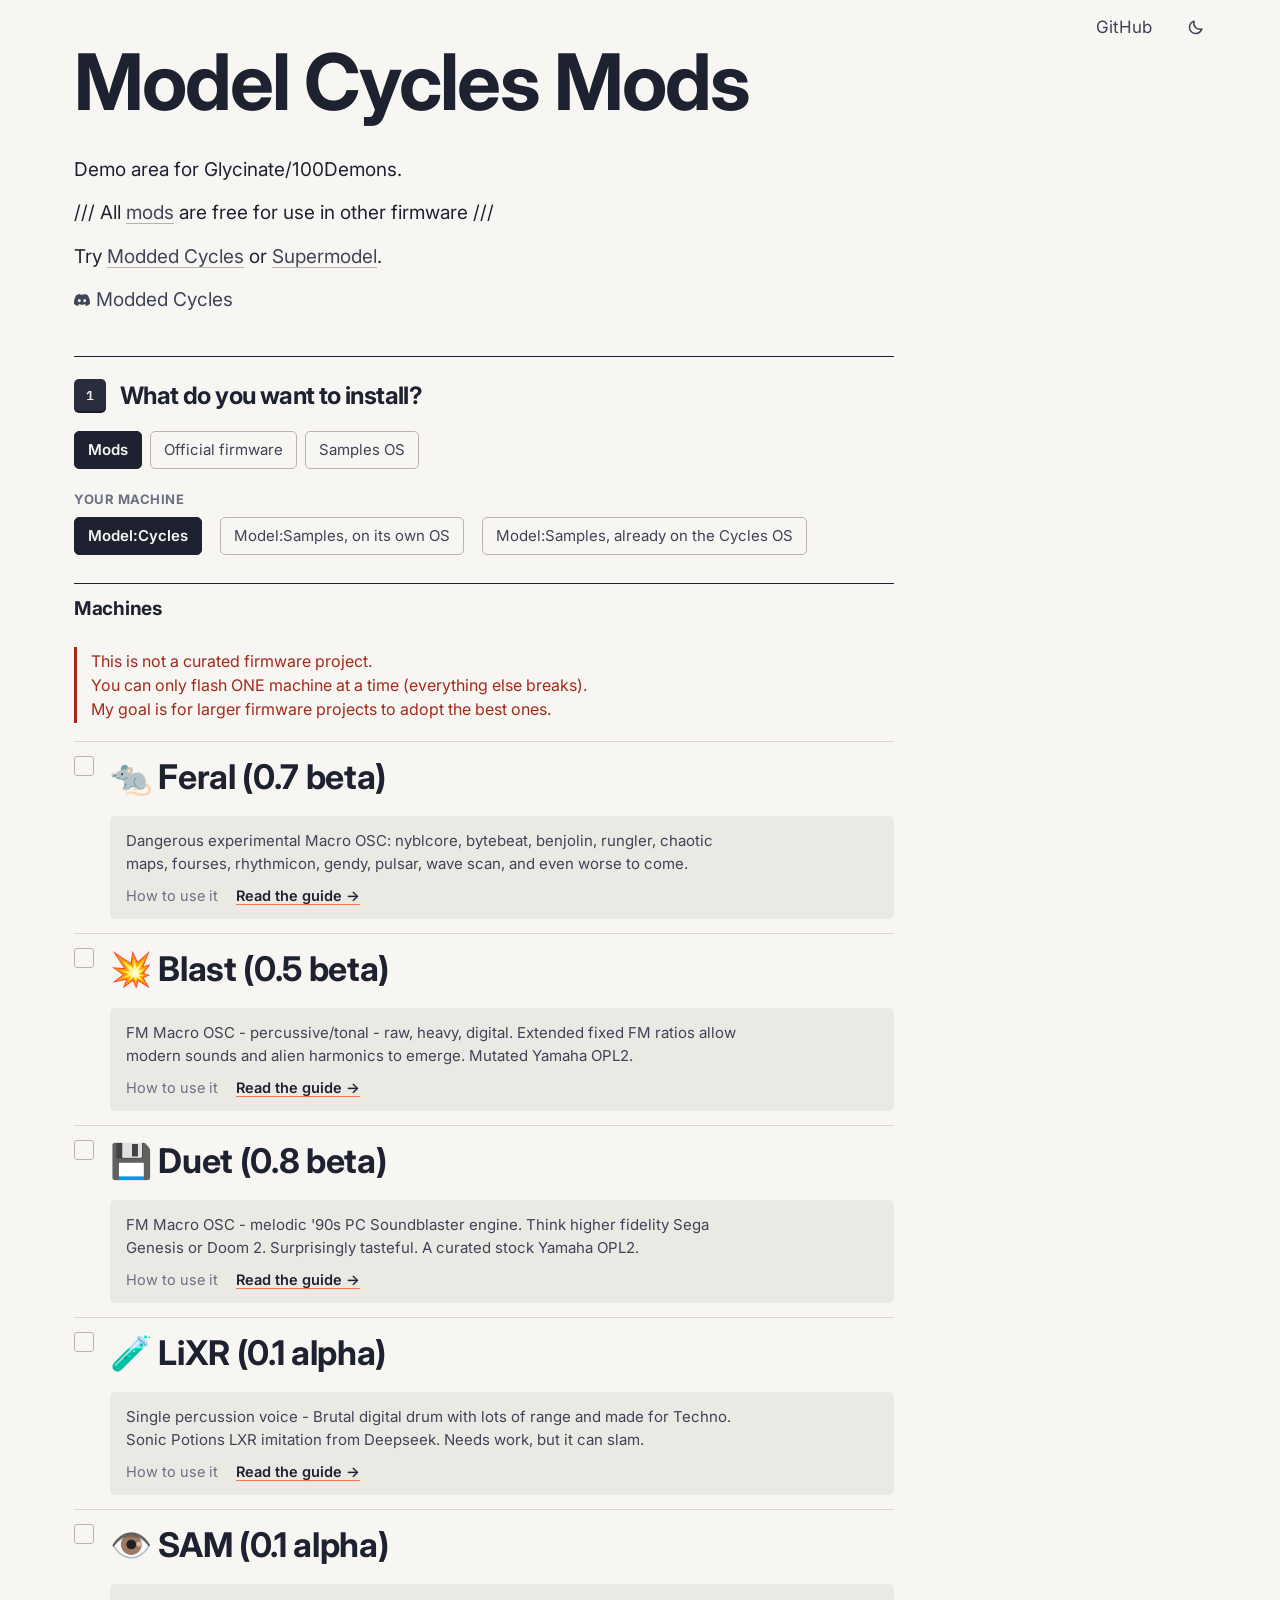
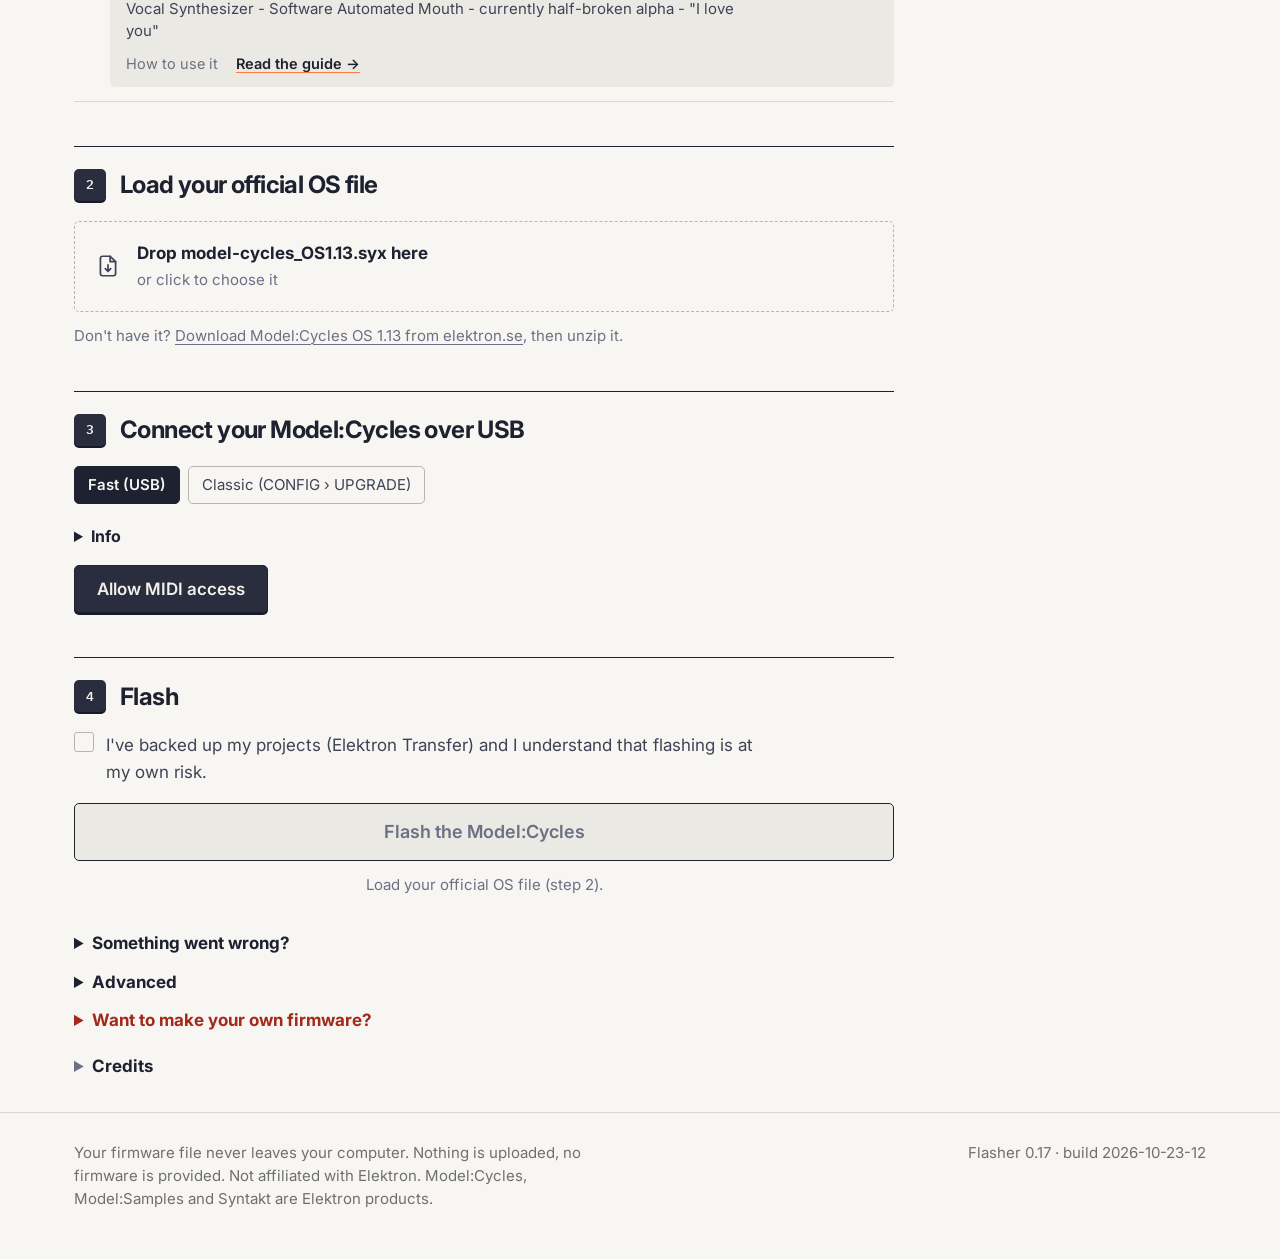
==== docs/flasher/index.html @ a2f9a15f "Put engine emojis first and double the card titles The five machine labels are back to 🐀 Feral (0.7 " ====
<!DOCTYPE html>
<html lang="en">
<head>
<meta charset="utf-8">
<meta name="viewport" content="width=device-width, initial-scale=1">
<title>Model Cycles Mods — Flasher</title>
<meta name="description" content="Install the demo engines on the Elektron Model:Cycles from your browser, over USB in about 30 seconds (Web MIDI). No firmware is provided or uploaded: you bring your own official OS file.">
<meta name="theme-color" content="#f7f6f2" media="(prefers-color-scheme: light)">
<meta name="theme-color" content="#15161d" media="(prefers-color-scheme: dark)">
<link rel="icon" href="../assets/icon.svg" type="image/svg+xml">
<link rel="preconnect" href="https://fonts.googleapis.com">
<link rel="preconnect" href="https://fonts.gstatic.com" crossorigin>
<link rel="stylesheet" href="https://fonts.googleapis.com/css2?family=Inter:wght@400;500;600;700&family=IBM+Plex+Mono:wght@400;500&family=Tiny5&display=swap">
<link rel="stylesheet" href="../assets/site.css?v=2026-10-23-12">
<link rel="stylesheet" href="style.css?v=2026-10-23-12">
<script>try{var l=localStorage.getItem("mc-lang"),t=localStorage.getItem("mc-theme")}catch(e){}document.documentElement.lang=l||(/^fr\b/i.test(navigator.language||"")?"fr":"en");if(t)document.documentElement.setAttribute("data-theme",t)</script>
</head>
<body data-page="flasher">
<script>
  // Version stamp: an old date means the browser serves a cached copy -> hard reload.
  window.MC_BUILD = "2026-10-23-12";
  window.addEventListener("error", function (e) {
    var b = document.getElementById("errbar");
    if (!b) return;
    b.hidden = false;
    b.textContent = "Error: " + (e.message || e.error) +
      (e.filename ? "  [" + e.filename.split("/").pop() + ":" + e.lineno + "]" : "");
  });
</script>

<header class="wrap top">
  <nav aria-label="Site">
    <a href="https://github.com/100demons" target="_blank" rel="noopener">GitHub</a>
  </nav>
  <div class="lang" role="group" aria-label="Language" hidden><button type="button" data-lang="en" aria-pressed="true">EN</button>/<button type="button" data-lang="fr" aria-pressed="false">FR</button></div>
  <button type="button" class="theme-btn" aria-label="Dark mode"><svg class="moon" width="18" height="18" viewBox="0 0 20 20" fill="none" stroke="currentColor" stroke-width="1.6" stroke-linejoin="round" aria-hidden="true"><path d="M16.5 12.2A7 7 0 0 1 7.8 3.5a7 7 0 1 0 8.7 8.7Z"/></svg><svg class="sun" width="18" height="18" viewBox="0 0 20 20" fill="none" stroke="currentColor" stroke-width="1.6" stroke-linecap="round" aria-hidden="true"><circle cx="10" cy="10" r="3.6"/><path d="M10 1.8v2.1M10 16.1v2.1M1.8 10h2.1M16.1 10h2.1M4.2 4.2l1.5 1.5M14.3 14.3l1.5 1.5M4.2 15.8l1.5-1.5M14.3 5.7l1.5-1.5"/></svg></button>
</header>

<main class="wrap fl">
  <div class="fl-head">
    <h1>Model Cycles Mods</h1>
    <div>
      <p>Demo area for Glycinate/100Demons.</p>
      <p>/// All <a href="https://github.com/100demons/cycles-mods" target="_blank" rel="noopener">mods</a> are free for use in other firmware ///</p>
      <p>Try <a href="https://18nelli18.github.io/Modded-Cycles/flasher/" target="_blank" rel="noopener">Modded Cycles</a> or <a href="https://aveycole.github.io/Modded-Cycles/flasher/" target="_blank" rel="noopener">Supermodel</a>.</p>
      <p><a class="discord" href="https://discord.gg/hWegtJZcmm" target="_blank" rel="noopener" aria-label="Modded Cycles Discord"><svg viewBox="0 0 24 24" width="16" height="16" aria-hidden="true"><path fill="currentColor" d="M20.317 4.3698a19.7913 19.7913 0 00-4.8851-1.5152.0741.0741 0 00-.0785.0371c-.211.3753-.4447.8648-.6083 1.2495-1.8447-.2762-3.68-.2762-5.4868 0-.1636-.3933-.4058-.8742-.6177-1.2495a.077.077 0 00-.0785-.037 19.7363 19.7363 0 00-4.8852 1.515.0699.0699 0 00-.0321.0277C.5334 9.0458-.319 13.5799.0992 18.0578a.0824.0824 0 00.0312.0561c2.0528 1.5076 4.0413 2.4228 5.9929 3.0294a.0777.0777 0 00.0842-.0276c.4616-.6304.8731-1.2952 1.226-1.9942a.076.076 0 00-.0416-.1057c-.6528-.2476-1.2743-.5495-1.8722-.8923a.077.077 0 01-.0076-.1277c.1258-.0943.2517-.1923.3718-.2914a.0743.0743 0 01.0776-.0105c3.9278 1.7933 8.18 1.7933 12.0614 0a.0739.0739 0 01.0785.0096c.1201.0991.246.1971.3728.2914a.077.077 0 01-.0066.1277c-.598.3428-1.2194.6447-1.8722.8923a.0766.0766 0 00-.0407.1057c.36.699.7715 1.3648 1.225 1.9942a.076.076 0 00.084.0276c1.9581-.6066 3.9466-1.5218 5.9994-3.0294a.077.077 0 00.0321-.0562c.5-5.177-.8382-9.6739-3.5485-13.6604a.061.061 0 00-.0312-.0286zM8.02 15.3312c-1.1825 0-2.1569-1.0857-2.1569-2.419 0-1.3332.9555-2.4189 2.157-2.4189 1.2108 0 2.1757 1.0952 2.1568 2.419 0 1.3332-.9555 2.4189-2.1569 2.4189zm7.9748 0c-1.1825 0-2.1569-1.0857-2.1569-2.419 0-1.3332.9554-2.4189 2.1569-2.4189 1.2108 0 2.1757 1.0952 2.1568 2.419 0 1.3332-.946 2.4189-2.1568 2.4189z"/></svg>Modded Cycles</a></p>
    </div>
  </div>

  <div id="errbar" class="alert bad" hidden></div>
  <div id="compat" class="alert bad" role="alert" hidden></div>

  <!-- 1. Choose -->
  <section class="step" id="step-choose" aria-labelledby="h1s">
    <header><span class="num">1</span><h2 id="h1s" data-i18n="s1">What do you want to install?</h2></header>
    <div class="step-body">
      <div class="seg" role="tablist" aria-label="Mode">
        <button type="button" role="tab" id="tab-mods" aria-selected="true" aria-controls="panel-mods" data-i18n="tab_mods">Mods</button>
        <button type="button" role="tab" id="tab-restore" aria-selected="false" aria-controls="panel-restore" data-i18n="tab_restore">Official firmware</button>
        <button type="button" role="tab" id="tab-samples" aria-selected="false" aria-controls="panel-samples" data-i18n="tab_samples">Samples OS</button>
      </div>
      <div id="panel-mods" role="tabpanel" aria-labelledby="tab-mods">
        <p class="mach-q" id="mach-q" data-i18n="mach_q">Your machine</p>
        <div class="seg sub" role="radiogroup" aria-labelledby="mach-q">
          <button type="button" role="radio" id="mach-cyc" aria-checked="true" data-i18n="mach_cyc">Model:Cycles</button>
          <button type="button" role="radio" id="mach-smp" aria-checked="false" data-i18n="mach_smp">Model:Samples, on its own OS</button>
          <button type="button" role="radio" id="mach-cos" aria-checked="false" data-i18n="mach_cos">Model:Samples, already on the Cycles OS</button>
        </div>
        <div id="mach-pane" class="mach-pane" hidden>
          <p class="samples-head"><span data-i18n="mach_title">Mods on a Model:Samples</span></p>
          <p class="panel-text" data-i18n="mach_text"></p>
          <ul class="warn-list">
            <li id="mach-w-smp" data-i18n="mach_w_smp"></li>
            <li id="mach-w-cos" data-i18n="mach_w_cos" hidden></li>
            <li data-i18n="mach_w1"></li>
            <li data-i18n="mach_w2"></li>
            <li id="mach-w-only" data-i18n="mach_w4"></li>
            <li data-i18n="mach_w5"></li>
            <li data-i18n="xos_reset"></li>
            <li data-i18n-html="mach_w3"></li>
          </ul>
          <p class="note mach-credit" data-i18n="mach_credit"></p>
          <label class="check"><input id="mach-ack" type="checkbox"><span data-i18n="cos_ack">I have backed up my samples and projects with Elektron Transfer, and I keep the official Model:Samples OS file for the way back.</span></label>
        </div>
        <div class="find" id="mod-find" hidden>
          <svg class="mag" width="18" height="18" viewBox="0 0 20 20" fill="none" stroke="currentColor" stroke-width="1.7" stroke-linecap="round" aria-hidden="true"><circle cx="8.5" cy="8.5" r="5.8"/><path d="M13 13l4.5 4.5"/></svg>
          <label class="vh" for="mod-q" data-i18n="search_label">Search the mods</label>
          <input id="mod-q" type="search" autocomplete="off" spellcheck="false">
          <button type="button" class="clr" id="mod-q-clr" hidden>×</button>
        </div>
        <p class="found" id="mod-found" aria-live="polite" hidden></p>
        <div id="features"></div>
        <p class="vh" id="mod-live" aria-live="polite"></p>
      </div>
      <div id="panel-restore" role="tabpanel" aria-labelledby="tab-restore" hidden>
        <p class="panel-text" data-i18n-html="restore_text"></p>
        <p class="note" data-i18n-html="restore_from_samples"></p>
      </div>
      <div id="panel-samples" role="tabpanel" aria-labelledby="tab-samples" hidden>
        <div class="seg sub" role="radiogroup" aria-label="Machine">
          <button type="button" role="radio" id="smp-dir-cyc" aria-checked="true" data-i18n="smp_dir_cyc">Model:Cycles → Samples OS</button>
          <button type="button" role="radio" id="smp-dir-smp" aria-checked="false" data-i18n="smp_dir_smp">Model:Samples → Cycles OS</button>
          <button type="button" role="radio" id="smp-dir-back" aria-checked="false" data-i18n="smp_dir_back">Model:Samples: back to its OS</button>
        </div>
        <div id="smp-pane-cyc">
          <p class="samples-head"><span data-i18n="samples_title">Turn your Model:Cycles into a Model:Samples</span></p>
          <p class="panel-text" data-i18n="samples_text"></p>
          <ul class="warn-list">
            <li data-i18n="samples_w1"></li>
            <li data-i18n-html="samples_w2"></li>
            <li data-i18n="samples_w3"></li>
          </ul>
          <label class="check"><input id="samples-ack" type="checkbox"><span data-i18n="samples_ack">I have a MIDI interface for the way back (to the Model:Cycles MIDI IN).</span></label>
        </div>
        <div id="smp-pane-smp" hidden>
          <p class="samples-head"><span data-i18n="cos_title">Turn your Model:Samples into a Model:Cycles</span></p>
          <p class="panel-text" data-i18n="cos_text"></p>
          <ul class="warn-list">
            <li data-i18n="cos_w1"></li>
            <li data-i18n="cos_w5"></li>
            <li data-i18n-html="cos_w2"></li>
            <li data-i18n="cos_w3"></li>
            <li data-i18n="xos_reset"></li>
            <li data-i18n-html="cos_w4"></li>
          </ul>
          <p class="note" data-i18n="cos_mods"></p>
          <label class="check"><input id="cos-ack" type="checkbox"><span data-i18n="cos_ack">I have backed up my samples and projects with Elektron Transfer, and I keep the official Model:Samples OS file for the way back.</span></label>
        </div>
        <div id="smp-pane-back" hidden>
          <p class="samples-head"><span data-i18n="sback_title">Give your Model:Samples its own OS back</span></p>
          <p class="panel-text" data-i18n="sback_text"></p>
          <ul class="warn-list">
            <li data-i18n="sback_w1"></li>
            <li data-i18n-html="sback_w2"></li>
            <li data-i18n="xos_reset"></li>
          </ul>
        </div>
      </div>
    </div>
  </section>

  <!-- 2. OS file -->
  <section class="step" id="step-file" aria-labelledby="h2s">
    <header><span class="num">2</span><h2 id="h2s" data-i18n="s2">Load your official OS file</h2></header>
    <div class="step-body">
      <label class="drop" id="drop" tabindex="0">
        <span class="drop-ic"><svg width="26" height="26" viewBox="0 0 24 24" fill="none" stroke="currentColor" stroke-width="1.6" stroke-linecap="round" stroke-linejoin="round" aria-hidden="true"><path d="M14 3H7a2 2 0 0 0-2 2v14a2 2 0 0 0 2 2h10a2 2 0 0 0 2-2V8z"/><path d="M14 3v5h5"/><path class="arrow" d="M12 11v6M9.5 14.5 12 17l2.5-2.5"/></svg></span>
        <span class="drop-t"><strong id="drop-title" data-i18n="drop_title">Drop model-cycles_OS1.13.syx here</strong>
          <span id="drop-sub" data-i18n="drop_sub">or click to choose it</span></span>
        <input id="file" type="file" accept=".syx" hidden>
      </label>
      <p class="hint" data-i18n-html="get_os"></p>
      <div id="file-status" class="status" aria-live="polite"></div>
      <div id="drop2-wrap" hidden>
        <label class="drop" id="drop2" tabindex="0">
          <span class="drop-ic"><svg width="26" height="26" viewBox="0 0 24 24" fill="none" stroke="currentColor" stroke-width="1.6" stroke-linecap="round" stroke-linejoin="round" aria-hidden="true"><path d="M14 3H7a2 2 0 0 0-2 2v14a2 2 0 0 0 2 2h10a2 2 0 0 0 2-2V8z"/><path d="M14 3v5h5"/><path class="arrow" d="M12 11v6M9.5 14.5 12 17l2.5-2.5"/></svg></span>
          <span class="drop-t"><strong id="drop2-title" data-i18n="drop2_title">Drop model-samples_OS1.13.syx here</strong>
            <span id="drop2-sub" data-i18n="drop2_sub">the official Model:Samples OS — or click to choose it</span></span>
          <input id="file2" type="file" accept=".syx" hidden>
        </label>
        <p class="hint" data-i18n-html="get_os_samples"></p>
        <div id="file2-status" class="status" aria-live="polite"></div>
      </div>
      <div id="drop3-wrap" hidden>
        <label class="drop" id="drop3" tabindex="0">
          <span class="drop-ic"><svg width="26" height="26" viewBox="0 0 24 24" fill="none" stroke="currentColor" stroke-width="1.6" stroke-linecap="round" stroke-linejoin="round" aria-hidden="true"><path d="M14 3H7a2 2 0 0 0-2 2v14a2 2 0 0 0 2 2h10a2 2 0 0 0 2-2V8z"/><path d="M14 3v5h5"/><path class="arrow" d="M12 11v6M9.5 14.5 12 17l2.5-2.5"/></svg></span>
          <span class="drop-t"><strong id="drop3-title" data-i18n="drop3_title">Drop Syntakt_OS1.42.syx here</strong>
            <span id="drop3-sub" data-i18n="drop3_sub">the official Syntakt OS, for its engines — or click to choose it</span></span>
          <input id="file3" type="file" accept=".syx" hidden>
        </label>
        <p class="hint" data-i18n-html="get_os_syntakt"></p>
        <div id="file3-status" class="status" aria-live="polite"></div>
      </div>
    </div>
  </section>

  <!-- 3. Connect -->
  <section class="step" id="step-connect" aria-labelledby="h3s">
    <header><span class="num">3</span><h2 id="h3s" data-i18n="s3">Connect your Model:Cycles over USB</h2></header>
    <div class="step-body">
      <div class="seg" role="radiogroup" aria-label="Method">
        <button type="button" role="radio" id="m-fast" aria-checked="true" data-i18n="m_fast">Fast (USB)</button>
        <button type="button" role="radio" id="m-slow" aria-checked="false" data-i18n="m_slow">Classic (CONFIG › UPGRADE)</button>
      </div>
      <details class="method-info">
        <summary data-i18n="info">Info</summary>
        <p class="panel-text method-note" id="method-note"></p>
        <ol class="howto" id="howto-fast">
          <li data-i18n-html="hf1"></li>
          <li data-i18n-html="hf2"></li>
          <li data-i18n-html="hf3"></li>
        </ol>
        <ol class="howto" id="howto-usb" hidden>
          <li data-i18n-html="hu1"></li>
          <li data-i18n-html="hu2"></li>
          <li data-i18n-html="hu3"></li>
        </ol>
      </details>
      <div class="portrow">
        <button type="button" class="btn primary" id="allow" data-i18n="allow">Allow MIDI access</button>
        <select id="port" aria-label="MIDI output" hidden></select>
        <button type="button" class="btn" id="refresh" data-i18n="refresh" hidden>Refresh</button>
      </div>
      <div id="midi-status" class="status" aria-live="polite"></div>
    </div>
  </section>

  <!-- 4. Flash -->
  <section class="step" id="step-flash" aria-labelledby="h4s">
    <header><span class="num">4</span><h2 id="h4s" data-i18n="s4">Flash</h2></header>
    <div class="step-body">
      <div class="summary" id="summary" hidden></div>
      <label class="check"><input id="ack" type="checkbox"><span data-i18n="ack">I've backed up my projects (Elektron Transfer) and I understand that flashing is at my own risk.</span></label>
      <div class="actions">
        <button type="button" class="btn primary big" id="flash" disabled data-i18n="flash_btn">Flash the Model:Cycles</button>
        <button type="button" class="btn secondary" id="stop" hidden data-i18n="stop">Stop</button>
      </div>
      <p class="missing" id="missing" aria-live="polite"></p>
      <p class="alt" id="alt" hidden><a class="btn secondary" id="download" data-i18n="download">Download the .syx</a>
        <span data-i18n-html="download_hint"></span></p>
      <div class="progress" id="progress" hidden>
        <div class="bar" role="progressbar" aria-valuemin="0" aria-valuemax="100" aria-valuenow="0" id="barwrap"><div id="bar"></div><i></i><i></i><i></i><i></i><i></i><i></i><i></i><i></i><i></i><i></i><i></i><i></i><i></i><i></i><i></i><i></i></div>
        <div class="meta"><span id="pct">0 %</span><span id="eta"></span></div>
        <div class="callout" id="watch"></div>
      </div>
      <div class="result" id="result" aria-live="polite"></div>
      <br>
      <details class="trouble">
        <summary data-i18n="trouble">Something went wrong?</summary>
        <dl>
          <dt data-i18n="t1q">Nothing happens on the Model:Cycles screen</dt><dd data-i18n-html="t1a"></dd>
          <dt data-i18n="t2q">The transfer stops, or the Model:Cycles shows an error</dt><dd data-i18n-html="t2a"></dd>
          <dt data-i18n="t3q">No MIDI port in the list</dt><dd data-i18n-html="t3a"></dd>
          <dt data-i18n="t5q">The fast method doesn't find the Model:Cycles, or stops</dt><dd data-i18n-html="t5a"></dd>
          <dt data-i18n="t4q">The update over USB is refused, or the Model:Cycles doesn't start any more</dt><dd data-i18n-html="t4a"></dd>
        </dl>
      </details>
    </div>
  </section>

  <details class="adv" id="advanced">
    <summary data-i18n="advanced">Advanced</summary>
    <div class="field">
      <label for="pace" data-i18n="pace">Send speed margin</label>
      <input id="pace" type="number" min="0" step="0.1" value="1.4">
      <span class="hint" data-i18n="pace_hint">Classic method only. 1.4 by default: raise it to 2.0 if the transfer stalls.</span>
    </div>
    <div id="log" aria-live="off"></div>
  </details>

  <details class="make-firmware" id="make-firmware">
    <summary>Want to make your own firmware?</summary>
    <ol>
      <li>Install the desktop app <a href="https://opencode.ai/" target="_blank" rel="noopener">OpenCode</a>.</li>
      <li>Sign up for <a href="https://platform.deepseek.com/" target="_blank" rel="noopener">Deepseek Platform</a>.</li>
      <li>Add a few dollars to your account.</li>
      <li>Plug your Deepseek API into OpenCode.</li>
      <li>Ask it to build anything you want.</li>
      <li>Export to sysex.</li>
      <li>Upload with Elektron Transfer.</li>
    </ol>
  </details>

  <section class="credits" id="credits">
    <details>
      <summary data-i18n="credits">Credits</summary>
      <p data-i18n="credits_intro">This flasher stands on the shoulders of these projects, none of which includes firmware:</p>
      <ul id="credits-list"></ul>
      <p data-i18n-html="credits_license">This flasher comes from model27 by durchgemacht, built on Modded-Cycles (MIT license). Third-party code keeps its own license; Elektron's firmware is not covered.</p>
    </details>
  </section>
</main>

<footer class="foot">
  <div class="wrap">
    <p><span data-i18n="privacy">Your firmware file never leaves your computer. Nothing is uploaded, no firmware is provided.</span>
      <span data-i18n-html="links"></span></p>
    <p>Flasher <span data-rel="version">1.0</span> <span id="build-stamp"></span></p>
  </div>
</footer>

<!-- ?v= : same version stamp as MC_BUILD, so a browser never mixes a new page with cached old scripts -->
<script src="../assets/release.js?v=2026-10-23-12"></script>
<script src="../assets/site.js?v=2026-10-23-12"></script>
<script src="builder.js?v=2026-10-23-12"></script>
<script src="composer.js?v=2026-10-23-12"></script>
<script src="tweaks.js?v=2026-10-23-12"></script>
<script src="flasher.js?v=2026-10-23-12"></script>
<script src="app.js?v=2026-10-23-12"></script>
</body>
</html>
---- docs/assets/site.css ----
/* Modded-Cycles — shared styles: home, flasher, guide.
 * The page takes the colours of the unit: light grey casing, charcoal keys, the red of a lit trig key.
 * Dark theme: the page goes dark, the drawn unit keeps its own colours (--mc-*).
 * Plain CSS (no nesting): the flasher's smoke test parses it with jsdom. */

:root{
  color-scheme:light;
  --paper:#f7f6f2;
  --casing:#ebe9e3;
  --well:#e2e0d9;
  --line:#d9d6ce;
  --line-2:#b8b5ac;
  --ink:#1e2130;
  --ink-2:#3f4356;
  --muted:#6c7085;
  --ctl:#2a2d3d;          /* page controls shaped like the unit's keys */
  --ctl-ink:#f1f0ea;
  --ctl-edge:#181a26;
  --mc-casing:#cfcecb;    /* the drawn unit, the same in both themes */
  --mc-well:#c5c4c0;
  --mc-key:#46474b;
  --mc-key-ink:#e8e7e3;
  --red:#ff7a3d;
  --red-ink:#c24f14;
  --accent-ink:#2a1708;   /* text on the accent */
  --accent-glow:rgba(255,122,61,.28);
  --accent-2:#7a5cff;     /* violet: experimental tags, section numbers */
  --accent-2-bg:#ebe6ff;
  --lcd:#bfeef6;
  --lcd-ink:#0f4a57;
  --ok:#2b6a3b;
  --warn:#875300;
  --bad:#a3291b;
  --f:"Inter",ui-sans-serif,system-ui,-apple-system,"Segoe UI",Helvetica,Arial,sans-serif;
  --f-lcd:"Tiny5",ui-monospace,monospace;
  --f-code:"IBM Plex Mono",ui-monospace,SFMono-Regular,Menlo,Consolas,monospace;
  --link:#3f4356;
  --foot:#70706b;
  --r:0px;
  --wrap:1180px;
  --gut:24px;
}

@media (prefers-color-scheme:dark){
  :root:not([data-theme="light"]){
    color-scheme:dark;
    --paper:#1a1a1a;
    --link:#c9c8c3;
    --foot:#4f4f4b;
    --casing:#232323;
    --well:#2c2c2c;
    --line:#343434;
    --line-2:#565656;
    --ink:#f1f0ec;
    --ink-2:#c9c8c3;
    --muted:#9b9a95;
    --ctl:#e7e6e1;
    --ctl-ink:#0e0e0e;
    --ctl-edge:#a6a5a0;
    --red:#d5d4cf;
    --red-ink:#ecebe6;
    --accent-ink:#0e0e0e;
    --accent-glow:rgba(255,255,255,.16);
    --accent-2:#c9c8c3;
    --accent-2-bg:#262626;
    --lcd:#163f49;
    --lcd-ink:#bfeef6;
    --ok:#8fbf98;
    --warn:#c9ab72;
    --bad:#d98d84;
  }
}
:root[data-theme="dark"]{
  color-scheme:dark;
  --paper:#1a1a1a;
  --link:#c9c8c3;
  --foot:#4f4f4b;
  --casing:#232323;
  --well:#2c2c2c;
  --line:#343434;
  --line-2:#565656;
  --ink:#f1f0ec;
  --ink-2:#c9c8c3;
  --muted:#9b9a95;
  --ctl:#e7e6e1;
  --ctl-ink:#0e0e0e;
  --ctl-edge:#a6a5a0;
  --red:#d5d4cf;
  --red-ink:#ecebe6;
  --accent-ink:#0e0e0e;
  --accent-glow:rgba(255,255,255,.16);
  --accent-2:#c9c8c3;
  --accent-2-bg:#262626;
  --lcd:#163f49;
  --lcd-ink:#bfeef6;
  --ok:#8fbf98;
  --warn:#c9ab72;
  --bad:#d98d84;
}

/* one language at a time: <x data-l="fr"> / <x data-l="en"> */
html[lang="fr"] [data-l="en"],html:not([lang="fr"]) [data-l="fr"]{display:none !important}

*,*::before,*::after{box-sizing:border-box}
html{-webkit-text-size-adjust:100%;scroll-padding-top:24px}
body{margin:0;background:var(--paper);color:var(--ink);font:400 17px/1.55 var(--f);-webkit-font-smoothing:antialiased}
img,svg{display:block;max-width:100%}
p{margin:0 0 1em}
a{color:inherit;text-decoration-thickness:1px;text-underline-offset:.2em;text-decoration-color:var(--line-2)}
a:hover{text-decoration-color:var(--red)}
::selection{background:var(--red);color:var(--accent-ink)}
:focus-visible{outline:2px solid var(--ink);outline-offset:3px}
code{font:.86em/1 var(--f-code);background:var(--casing);padding:.15em .35em;border-radius:3px;white-space:nowrap}
h1,h2,h3{margin:0;font-weight:700;letter-spacing:-.02em;line-height:1.05}
h1{font-size:clamp(42px,6.2vw,78px);letter-spacing:-.035em;line-height:.98}
h2{font-size:clamp(26px,3vw,34px)}
h3{font-size:20px;letter-spacing:-.01em}
.wrap{max-width:var(--wrap);margin:0 auto;padding:0 var(--gut)}
.muted{color:var(--muted)}

/* header */
.top{display:flex;align-items:baseline;gap:28px;padding-top:14px;flex-wrap:wrap}
[hidden]{display:none !important}
.brand{font-weight:700;font-size:20px;letter-spacing:-.02em;text-decoration:none;margin-right:auto}
.top nav{display:flex;gap:22px;flex-wrap:wrap;align-items:baseline;margin-left:auto}
.top nav a{text-decoration:none}
.top nav a:hover,.top nav a[aria-current="page"]{text-decoration:underline;text-decoration-color:var(--red);text-decoration-thickness:2px}
.lang{display:flex;gap:2px;align-items:baseline;color:var(--muted)}
.lang button{font:inherit;color:var(--muted);background:none;border:0;padding:0 3px;cursor:pointer}
.lang button[aria-pressed="true"]{color:var(--ink);font-weight:700}
/* theme switch: a moon in the light theme, a sun in the dark one */
.theme-btn{align-self:center;display:grid;place-items:center;width:32px;height:32px;margin:-6px -6px -6px 0;padding:0;border:0;border-radius:var(--r);
  background:none;color:var(--ink-2);cursor:pointer}
.theme-btn:hover{color:var(--ink);background:var(--casing)}
.theme-btn .sun{display:none}
@media (prefers-color-scheme:dark){
  :root:not([data-theme="light"]) .theme-btn .sun{display:block}
  :root:not([data-theme="light"]) .theme-btn .moon{display:none}
}
:root[data-theme="dark"] .theme-btn .sun{display:block}
:root[data-theme="dark"] .theme-btn .moon{display:none}

/* buttons: a charcoal key that lights up red */
.btn{display:inline-flex;align-items:center;gap:10px;padding:14px 22px;border:0;border-radius:var(--r);
  background:var(--ctl);color:var(--ctl-ink);font:600 17px/1.1 var(--f);text-decoration:none;cursor:pointer;
  box-shadow:0 2px 0 var(--ctl-edge);transition:background .1s,color .1s}
.btn:hover{background:var(--red);color:var(--accent-ink)}
.btn:active{transform:translateY(1px);box-shadow:0 1px 0 var(--ctl-edge)}

/* footer */
.foot{margin-top:120px;padding:28px 0 48px;border-top:1px solid var(--line);font-size:15px;color:var(--foot)}
.foot a{color:inherit}
.foot .wrap{display:flex;flex-wrap:wrap;gap:12px 32px;justify-content:space-between}
.foot p{margin:0;max-width:62ch}
.foot nav{display:flex;gap:18px}

/* ---- the Model:Cycles drawing (assets/cycles.js) ---- */
.mc{width:100%;height:auto;overflow:visible}
.mc text{font-family:var(--f)}
.mc-edge{fill:#b4b3ae}
.mc-body{fill:var(--mc-casing)}
.mc-plate{fill:none;stroke:#b2b1ac;stroke-width:1.4}
.mc-well{fill:var(--mc-well);stroke:#acaba6;stroke-width:1.2}
.mc-tape rect{fill:#202022}
.mc-tape .tape-t{fill:#efeee8;font-size:17px;font-weight:700;letter-spacing:.34em}
.key-cap{fill:var(--mc-key)}
.key .kt{fill:var(--mc-key-ink);font-size:12px;font-weight:700;letter-spacing:.04em}
.key .kt.num{font-size:13px}
.key.pad .pt{fill:var(--mc-key-ink);font-size:17px;font-weight:700}
.key .ul{fill:var(--mc-key-ink)}
.ico{fill:none;stroke:var(--mc-key-ink);stroke-width:1.7;stroke-linecap:round;stroke-linejoin:round}
.key.on .key-cap,.key.lit .key-cap{fill:var(--red)}
.key.on .kt,.key.lit .kt,.key.on .pt,.key.lit .pt{fill:var(--accent-ink)}
.key.on .ul,.key.lit .ul{fill:var(--accent-ink)}
.key.lit .ico{stroke:var(--accent-ink)}
.kn-ring{fill:#3c3d41}
.kn-cap{fill:#56575b}
.knob.big .kn-ring{fill:#495b5f}
.knob.big .kn-cap{fill:#62757a}
.kn-led{fill:#bebdb8;stroke:#a6a5a0;stroke-width:1}
.knob.lit .kn-ring{stroke:var(--red);stroke-width:5}
.knob.lit .kn-led{fill:var(--red);stroke:var(--red)}
.lcd-bezel{fill:#303134}
.lcd.lit .lcd-bezel{stroke:var(--red);stroke-width:5}
.lcd-glass{fill:var(--lcd)}
.lcd-t{fill:var(--lcd-ink);font-family:var(--f-lcd) !important;font-size:11px}
.lcd-t.inv{fill:var(--lcd)}
.lcd-sel{fill:var(--lcd-ink)}
.lcd-logo{fill:var(--lcd-ink);font-family:var(--f-lcd) !important;font-size:23px;letter-spacing:.02em}
/* while controls are lit, the rest of the panel steps back and stops blinking */
.mc .key,.mc .knob,.mc .lb,.mc .lb2,.mc .lb3,.mc .name,.mc .pg-led,.mc .pwr,.mc-tape{transition:opacity .15s}
.mc.focus .key:not(.lit),.mc.focus .knob:not(.lit){opacity:.28}
.mc.focus .lb,.mc.focus .lb2,.mc.focus .lb3,.mc.focus .name,.mc.focus .pg-led,.mc.focus .pwr,.mc.focus .mc-tape{opacity:.3}
.mc.focus .key.on:not(.lit) .key-cap{fill:var(--mc-key)}
.mc.focus .key.on:not(.lit) .kt,.mc.focus .key.on:not(.lit) .pt{fill:var(--mc-key-ink)}
.mc.focus .key.on:not(.lit) .ul{fill:var(--mc-key-ink)}
.lb{fill:#3a3a38;font-size:10.5px;font-weight:700;letter-spacing:.03em}
.lb2{fill:#74736f;font-size:8.5px;font-weight:600;letter-spacing:.03em;text-decoration:underline}
.lb3{fill:#74736f;font-size:7px;font-weight:600}
.name{fill:#2a2a28;font-size:14.5px;font-weight:700;letter-spacing:-.01em}
.pg-led{fill:#bebdb8}
.pg-led.on{fill:var(--red)}
.pwr{fill:none;stroke:#5b5a56;stroke-width:1.5;stroke-linecap:round}

@media (max-width:720px){
  :root{--gut:18px}
  body{font-size:16px}
  .top{gap:10px 20px}
  .foot{margin-top:80px}
}
@media (prefers-reduced-motion:reduce){
  *{transition:none !important;animation:none !important}
}


/* --- stark, utilitarian pass: square controls, plain type, no depth --- */
.btn{border-radius:0;border:1px solid var(--ink);background:var(--ink);color:var(--paper);box-shadow:none}
.btn:hover{background:var(--paper);color:var(--ink)}
.btn:active{transform:none;box-shadow:none}
.btn.secondary{border:1px solid var(--ink);box-shadow:none}
.theme-btn{border-radius:0}
code{border-radius:0}
h1,h2,h3{letter-spacing:-.025em}


/* middle ground: a little softness back, still plain */
.btn{border:0;border-radius:5px;background:var(--ctl);color:var(--ctl-ink);box-shadow:0 2px 0 var(--ctl-edge)}
.btn:hover{background:var(--red);color:var(--accent-ink)}
.btn:active{transform:translateY(1px);box-shadow:0 1px 0 var(--ctl-edge)}
.btn.secondary{border:0;background:none;color:var(--ink);box-shadow:inset 0 0 0 1px var(--line-2)}
.btn.secondary:hover{background:var(--casing);color:var(--ink)}
.theme-btn{border-radius:5px}
code{border-radius:4px}


/* links: GitHub's blue, in both themes */
a{color:var(--link)}
---- docs/flasher/style.css ----
/* Web flasher page, on top of ../assets/site.css. Class names are the ones app.js renders. */

.fl-head{display:grid;grid-template-columns:1fr;gap:10px;padding:4px 0 26px}
.fl-head h1{margin:0 0 24px}
.fl-head p{font-size:19px;line-height:1.55;margin:0 0 14px;max-width:70ch}
.fl-head .ver{font-size:15px;color:var(--muted);margin:0}
.fl>section,.fl>details,.fl>.alert{max-width:820px}

.alert{margin:0 0 20px;padding:2px 0 2px 14px;border-left:3px solid var(--bad);color:var(--bad);font-size:16px}
.alert a{color:inherit}
.mach-warning{margin:14px 0 18px;padding:2px 0 2px 14px;border-left:3px solid var(--bad);color:var(--bad);font-size:16px;line-height:1.5;max-width:74ch}
.mach-warning a{color:inherit;font-weight:600}

/* steps: a rule, a numbered trig key that lights up once the step is done */
.step{padding:22px 0 44px;border-top:1px solid var(--ink)}
.step>header{display:flex;align-items:center;gap:14px;margin:0 0 20px}
.step h2{font-size:24px}
.num{flex:none;display:grid;place-items:center;width:34px;height:34px;border-radius:6px;background:var(--ctl);color:var(--ctl-ink);
  font-weight:700;font-size:15px;box-shadow:0 2px 0 var(--ctl-edge)}
.step.done .num{background:var(--red);color:var(--accent-ink)}
.hint{margin:.8em 0 0;font-size:15px;color:var(--muted)}
.hint:empty{display:none}
.panel-text{margin:0;max-width:64ch}
.note{margin:16px 0 0;font-size:15px;color:var(--muted);max-width:64ch}
code{font-size:.82em}

/* mode tabs */
.seg{display:flex;flex-wrap:wrap;gap:8px;margin:0 0 20px}
.seg button{font:inherit;font-size:15px;line-height:1.2;background:var(--paper);border:1px solid var(--line-2);border-radius:5px;padding:9px 13px;color:var(--ink-2);cursor:pointer}
.seg button:hover{background:var(--casing);border-color:var(--ink);color:var(--ink)}
.seg button[aria-selected="true"],.seg button[aria-checked="true"]{background:var(--ink);border-color:var(--ink);color:var(--paper);font-weight:600;text-decoration:none}

/* key-shaped checkboxes: charcoal, red when on */
.mod-row>input,.variants input,.check input{appearance:none;-webkit-appearance:none;flex:none;margin:0;width:22px;height:22px;border-radius:5px;
  background:var(--ctl);box-shadow:0 2px 0 var(--ctl-edge);cursor:pointer}
.mod-row>input:checked,.variants input:checked,.check input:checked{background:var(--red)}
.variants input[type=radio]{border-radius:50%}

/* mods, step 1: sections named after what a mod changes on the machine, one short row per mod, details on demand.
 * Plain CSS (no nesting, color-mix or :has): the smoke test parses it with jsdom. Class names avoid site.css's .name and
 * the progress bar's .meta. */
#features{border-top:0}
.vh{position:absolute;width:1px;height:1px;margin:-1px;padding:0;overflow:hidden;clip:rect(0 0 0 0);white-space:nowrap;border:0}

/* how to read the list, before ticking anything */
.mods-lede{margin:0 0 14px;font-size:15px;line-height:1.55;color:var(--muted);max-width:70ch}
.mods-lede .tag{font-size:inherit}
.tag{font-size:14px;font-weight:600;letter-spacing:0;color:var(--accent-2)}
.tag.ok{color:var(--ok)}
/* "Experimental" outlined in amber so the exceptions stand out; "Tested" stays plain green */
.tag.exp{display:inline-block;padding:0 6px;border:1px solid var(--accent-2);background:var(--accent-2-bg);border-radius:6px;line-height:1.35}

/* search, shown from SEARCH_FROM mods (app.js) */
.find{position:relative;margin:0 0 10px}
.find input{width:100%;height:44px;padding:0 44px 0 40px;border:1px solid var(--line-2);border-radius:var(--r);background:var(--paper);color:var(--ink);font:16px var(--f);
  appearance:none;-webkit-appearance:none}
.find input::placeholder{color:var(--muted)}
.find .mag{position:absolute;left:13px;top:13px;color:var(--muted);pointer-events:none}
.find .clr{position:absolute;right:0;top:0;width:44px;height:44px;padding:0;border:0;background:none;color:var(--muted);font:20px/1 var(--f);cursor:pointer}
.find .clr:hover{color:var(--ink)}
.found{margin:0 0 12px;font-size:14.5px;color:var(--muted)}
.found b{color:var(--ink);font-weight:600}

/* section chips: they jump to a section; a page LED lights when the section holds a ticked mod */
.cats{display:flex;flex-wrap:wrap;gap:4px;margin:0 0 4px;padding:0;list-style:none}
.cats a{position:relative;display:inline-flex;align-items:center;gap:5px;min-height:32px;padding:0 7px;border:1px solid var(--line-2);border-radius:var(--r);
  font-size:13.5px;line-height:1.2;text-decoration:none;color:var(--ink-2);white-space:nowrap}
.cats a:hover{border-color:var(--ink);color:var(--ink)}
.cats .n{margin-left:-1px;color:var(--muted);font-variant-numeric:tabular-nums}
.cats .zero a{opacity:.45}
.led{flex:none;width:7px;height:7px;border-radius:50%;background:var(--line-2)}
.led.on{background:var(--red);box-shadow:0 0 0 2px var(--accent-glow)}

/* a section: an ink rule like the steps, a header button that folds it */
.grp{margin-top:28px;scroll-margin-top:16px}
.grp>h3{margin:0;font-size:inherit;letter-spacing:0}
.grp-h{display:flex;align-items:center;gap:12px;width:100%;min-height:50px;padding:12px 0 11px;border:0;border-top:1px solid var(--ink);background:none;
  font:inherit;color:var(--ink);text-align:left;cursor:pointer}
.grp-h .ic{flex:none;width:22px;height:22px;color:var(--ink-2)}
.grp-h .gt{font-size:19px;font-weight:700;letter-spacing:-.015em}
.grp-h .gs{font-size:15px;color:var(--muted);font-weight:400}
.grp-h .gn{margin-left:auto;font-size:14.5px;color:var(--muted);white-space:nowrap;font-variant-numeric:tabular-nums}
.grp-h .gn b{color:var(--ink);font-weight:700}
.grp-h .chev{flex:none;color:var(--muted);transition:transform .15s}
.grp-h[aria-expanded="false"] .chev{transform:rotate(-90deg)}
.grp-h:hover .gt{text-decoration:underline;text-decoration-color:var(--red);text-decoration-thickness:2px;text-underline-offset:.2em}
.grp-body{border-top:1px solid var(--line)}
/* folded section: one line recalls what is ticked inside */
.grp-sel{display:flex;flex-wrap:wrap;align-items:baseline;gap:2px 14px;margin:0;padding:0 0 4px 34px;font-size:14.5px;color:var(--ink-2)}
.grp-sel span{display:inline-flex;align-items:baseline;gap:7px}
.grp-sel span::before{content:"";width:8px;height:8px;border-radius:2px;background:var(--red);transform:translateY(-1px)}
.grp-sel .inc::before{background:none;box-shadow:inset 0 0 0 1.5px var(--red)}

/* a mod = one row: key, name, one sentence; status and author on the right; Details opens the drawer */
.mod{position:relative;border-bottom:1px solid var(--line)}
.mod-row{display:grid;grid-template-columns:22px minmax(0,max-content) minmax(0,1fr);
  grid-template-areas:"key ttl by" "key short short";column-gap:14px;row-gap:1px;align-items:baseline;padding:12px 0 13px;cursor:pointer}
.mod-row>input{grid-area:key;align-self:start;margin-top:2px}
.ttl{grid-area:ttl;display:flex;flex-wrap:wrap;align-items:baseline;gap:0 10px;font-weight:700;font-size:34px;line-height:1.35;letter-spacing:-.01em}
.ttl .incl{font-weight:400;font-size:14.5px;color:var(--muted);letter-spacing:0}
.by{grid-area:by;display:flex;flex-wrap:wrap;gap:0 12px;font-size:14px;line-height:1.35;color:var(--muted)}
.by a{color:var(--ink-2)}
.by .need{color:var(--ink-2)}
.st{grid-area:tag;justify-self:end}
.st .tag{font-size:13.5px}
.short{grid-area:short;font-size:15.5px;line-height:1.45;color:var(--ink-2);display:block;white-space:pre-line}
.more{position:absolute;top:8px;right:0;display:inline-flex;align-items:center;gap:7px;height:32px;padding:0 9px 0 11px;border:0;border-radius:var(--r);
  background:none;color:var(--muted);font:14.5px var(--f);cursor:pointer}
.more:hover{background:var(--casing);color:var(--ink)}
.more svg{flex:none;transition:transform .15s}
.more[aria-expanded="true"]{color:var(--ink)}
.more[aria-expanded="true"] svg{transform:rotate(180deg)}
.ext{padding-left:36px}
.ext:empty{display:none}
.mod.incl .mod-row{cursor:default}
.mod.incl .mod-row>input{opacity:.5;cursor:default}
.mod.incl .nm{color:var(--ink-2)}
.ext .variants{margin:0 0 12px}

/* a pack: what it brings, on one line, and the mods of this list it already holds */
.parts{margin:-5px 0 6px;padding:0;list-style:none;font-size:14.5px;line-height:1.5;color:var(--ink-2);max-width:72ch}
.parts li{display:inline}
.parts li+li::before{content:" · ";color:var(--muted)}
.also{margin:0 0 12px;font-size:14.5px;line-height:1.5;color:var(--muted);max-width:72ch}
.also b{font-weight:600;color:var(--ink-2)}

/* engines: trig-key pads, red once lit; under each key, the machine's name and what it does */
.pads{display:grid;grid-template-columns:repeat(auto-fill,minmax(104px,1fr));gap:12px 10px;margin:2px 0 12px;max-width:620px}
.pad{position:relative;display:block;cursor:pointer}
.pad input{position:absolute;opacity:0;width:1px;height:1px}
.pad b{display:grid;place-items:center;height:38px;border-radius:5px;background:var(--ctl);color:var(--ctl-ink);box-shadow:0 2px 0 var(--ctl-edge);
  font-size:14px;font-weight:700;letter-spacing:.03em}
.pad input:checked+b{background:var(--red);color:var(--accent-ink)}
.pad input:focus-visible+b{outline:2px solid var(--ink);outline-offset:3px}
.pad small{display:block;font-size:12.5px;line-height:1.3;color:var(--muted)}
.pad .pl{margin-top:7px;font-size:11px;font-weight:700;letter-spacing:.06em;color:var(--ink-2)}
.combo{margin:0 0 10px;font-size:14.5px;line-height:1.5;color:var(--ink-2);max-width:70ch}
.combo .tag{margin-right:8px}
.combo.quiet{color:var(--muted)}
.lnk{font:inherit;font-weight:600;color:var(--ink);background:none;border:0;padding:0;cursor:pointer;text-decoration:underline;
  text-decoration-color:var(--red);text-decoration-thickness:1.5px;text-underline-offset:.2em}
.lnk.soft{font-weight:400;color:var(--muted);text-decoration-color:var(--line-2)}
.lnk.soft:hover{color:var(--ink);text-decoration-color:var(--red)}

/* to read: a clash before ticking (red), just unticked (ink, with Undo), good to know once ticked (amber) */
.say{margin:0 0 12px;padding:1px 0 1px 12px;border-left:3px solid var(--warn);font-size:14.5px;line-height:1.5;color:var(--ink-2);max-width:70ch}
.say b{color:var(--warn)}
.say.clash{border-color:var(--bad)}
.say.clash b{color:var(--bad)}
.say.swap{border-color:var(--ink)}
.say.swap b{color:var(--ink)}

/* the Details drawer: the full description and the facts, always in the page (hidden while closed) */
.det{margin:2px 0 14px;padding:14px 16px 13px;border-radius:var(--r);background:var(--casing);font-size:15px;line-height:1.5;color:var(--ink-2)}
.det>p{margin:0 0 10px;max-width:70ch;white-space:pre-line}
.facts{display:grid;grid-template-columns:max-content minmax(0,1fr);gap:5px 18px;margin:0;font-size:14.5px;line-height:1.45}
.facts dt{color:var(--muted)}
.facts dd{margin:0;color:var(--ink-2);max-width:62ch}
.facts dd b{font-weight:600;color:var(--ink)}
.facts a{color:var(--ink)}
.facts .feat-guide{font-weight:600;text-decoration-color:var(--red)}

/* "Your selection": stuck to the bottom of the screen while the list scrolls, resting at the end of step 1 */
.sel{margin-top:26px;padding:11px 0 13px;border-top:1px solid var(--ink);background:var(--paper)}
.js-sticky .sel{position:sticky;bottom:0;z-index:5}
.sel.stuck{box-shadow:0 -14px 18px -16px rgba(0,0,0,.4)}
.sel-h{display:flex;align-items:center;gap:6px 16px}
.sel-sum{display:flex;flex-wrap:wrap;align-items:baseline;gap:2px 14px;min-width:0}
.sel-t{font-size:17px;font-weight:700}
.sel-c{font-size:15px;color:var(--ink-2)}
.sel-c .fx{color:var(--warn)}
.sel-x{margin-left:auto;display:flex;align-items:center;gap:18px;flex:none}
.sel-more{display:none}
.btn.sel-next{padding:9px 15px;font-size:15px}
.chips{display:flex;flex-wrap:wrap;align-items:center;gap:6px;margin:10px 0 0;padding:0;list-style:none}
.chip{display:inline-flex;align-items:center;gap:6px;min-height:30px;padding:0 2px 0 10px;border-radius:5px;background:var(--casing);font-size:14.5px;color:var(--ink)}
.chip .ci{color:var(--muted)}
.chip .cx{width:7px;height:7px;border-radius:50%;background:var(--warn)}
.chip .x{display:grid;place-items:center;width:28px;height:28px;padding:0;border:0;border-radius:4px;background:none;color:var(--muted);cursor:pointer;font:18px/1 var(--f)}
.chip .x:hover{background:var(--line);color:var(--ink)}
.sel.stuck .chips{max-height:66px;overflow:hidden}
.sel-msg{margin:10px 0 0;padding-left:12px;border-left:3px solid var(--ink);font-size:14.5px;color:var(--ink-2)}
.sel-need{margin-left:4px;font-size:14px;color:var(--muted)}
.sel-none{margin:4px 0 0;font-size:15px;color:var(--muted)}
.sel-foot{display:none}
@media (max-height:500px){.js-sticky .sel{position:static}}

.variants{display:grid;gap:0;margin:12px 0 0;border-top:1px solid var(--line)}
.variants label{display:flex;align-items:flex-start;gap:12px;padding:9px 0;border-bottom:1px solid var(--line);cursor:pointer;font-size:16px;color:var(--ink-2)}
.variants input{width:18px;height:18px;margin-top:2px}
.variants b{font-weight:700;color:var(--ink)}
.variants small{display:block;color:var(--muted);font-size:14.5px}
.variants .combo{margin:8px 0 0;font-size:14.5px;color:var(--muted);max-width:64ch}
.samples-head{display:flex;flex-wrap:wrap;align-items:baseline;gap:4px 14px;margin:0 0 6px;font-weight:700;font-size:18px}
.warn-list{margin:14px 0 18px;padding-left:1.2em;max-width:64ch}
.warn-list li{margin:.35em 0;color:var(--ink-2)}

/* drop zones */
#drop2-wrap,#drop3-wrap{margin-top:22px}
.drop{display:flex;align-items:center;gap:16px;padding:18px 20px;border:1.5px dashed var(--line-2);border-radius:var(--r);cursor:pointer}
.drop-ic{flex:none;color:var(--ink-2)}
.drop-t strong{display:block;font-size:17px;word-break:break-all}
.drop-t span{font-size:15px;color:var(--muted)}
.drop:hover,.drop:focus-visible,.drop.over{border-color:var(--ink);background:var(--casing);outline:none}
.drop.loaded{border-style:solid;border-color:var(--ok)}
.drop.loaded .drop-ic{color:var(--ok)}

/* status lines: the text says it, a plain sign before it */
.status{margin-top:14px;font-size:16px}
.status:empty{display:none}
.status .row{display:flex;gap:10px;align-items:baseline;margin:.3em 0;color:var(--ink-2)}
.status .row::before{content:"–";flex:none;width:1em;font-weight:700;color:var(--muted)}
.status .is-ok::before{content:"✓";color:var(--ok)}
.status .is-warn{color:var(--warn)}
.status .is-warn::before{content:"!";color:var(--warn)}
.status .is-bad{color:var(--bad)}
.status .is-bad::before{content:"×";color:var(--bad)}
.status .is-busy::before{content:"…";color:var(--ink)}
.dot{display:none}
.status a{color:inherit;font-weight:600}
.hash{font:.82em var(--f-code);color:var(--muted);white-space:nowrap}

/* connection */
.howto{margin:0 0 20px;padding-left:1.3em;max-width:64ch}
.howto li{margin:.4em 0;color:var(--ink-2)}
.howto b{font-weight:700;color:var(--ink)}
.portrow{display:flex;flex-wrap:wrap;gap:10px;align-items:center}
select{flex:1 1 260px;min-width:0;padding:12px 36px 12px 12px;border:1px solid var(--line-2);border-radius:var(--r);background:var(--paper);color:var(--ink);
  font:16px/1.2 var(--f);appearance:none;-webkit-appearance:none;cursor:pointer;
  background-image:linear-gradient(45deg,transparent 50%,currentColor 50%),linear-gradient(135deg,currentColor 50%,transparent 50%);
  background-size:5px 5px,5px 5px;background-position:calc(100% - 19px) 52%,calc(100% - 14px) 52%;background-repeat:no-repeat}

/* buttons */
button.btn{border:0}
.btn.secondary{background:none;color:var(--ink);box-shadow:inset 0 0 0 1px var(--line-2)}
.btn.secondary:hover{background:var(--casing);color:var(--ink)}
.btn.big{width:100%;justify-content:center;padding:18px;font-size:18px}
.btn:disabled,.btn:disabled:hover{background:var(--casing);color:var(--muted);box-shadow:none;cursor:not-allowed;transform:none}

/* flash step */
.summary{margin:0 0 16px;padding:2px 0 2px 14px;border-left:3px solid var(--ink);font-size:16px}
.summary b{font-weight:700}
.check{display:flex;align-items:flex-start;gap:12px;margin:0 0 18px;cursor:pointer;color:var(--ink-2);max-width:64ch}
#panel-samples .check{margin:0}
.actions{display:flex;gap:10px}
.actions .big{flex:1}
.missing{margin:12px 0 0;text-align:center;font-size:15px;color:var(--muted)}
.missing:empty{display:none}
.alt{display:flex;flex-wrap:wrap;align-items:center;gap:8px 14px;margin:18px 0 0;font-size:15px;color:var(--muted)}
.alt .btn{padding:10px 16px;font-size:15px}
.method-note{margin:0 0 16px;color:var(--ink-2)}
.method-note:empty{display:none}
.seg button:disabled{cursor:not-allowed;opacity:.5}
.progress{margin-top:24px}
.bar{display:grid;grid-template-columns:repeat(16,minmax(0,1fr));gap:6px}
#bar{display:none}
.bar i{aspect-ratio:1;max-height:40px;border-radius:5px;background:var(--ctl);box-shadow:0 2px 0 var(--ctl-edge)}
.bar i.on{background:var(--red)}
.bar i.cur{animation:cur .5s steps(1) infinite}
@keyframes cur{50%{background:var(--red)}}
.meta{display:flex;justify-content:space-between;margin-top:10px;font-size:15px;color:var(--muted);font-variant-numeric:tabular-nums}
.callout{margin-top:16px;padding:2px 0 2px 14px;border-left:3px solid var(--red);font-size:16px;color:var(--ink-2)}
.callout.warn{border-color:var(--warn)}
.result{margin-top:18px;padding:2px 0 2px 14px;border-left:3px solid var(--ink)}
.result:empty{display:none}
.result.ok{border-color:var(--ok)}
.result.warn{border-color:var(--warn)}
.result.bad{border-color:var(--bad)}
.result p{margin:.35em 0;max-width:64ch}

details>summary{cursor:pointer;font-weight:700}
details.trouble{margin-top:8px}
.trouble dl{margin:12px 0 0;max-width:64ch}
.trouble dt{margin-top:12px;font-weight:700}
.trouble dd{margin:3px 0 0;color:var(--ink-2)}
.adv{padding:0;border-top:0}
.adv .field{display:flex;flex-wrap:wrap;align-items:center;gap:10px 14px;margin:14px 0 0}
.adv .hint{margin:0}
.adv input[type=number]{width:5.5em;padding:8px 10px;border:1px solid var(--line-2);border-radius:var(--r);background:var(--paper);color:var(--ink);font:16px var(--f)}
#download{font-weight:600}
#log{height:170px;overflow:auto;margin-top:16px;padding:10px 12px;background:var(--casing);border-radius:var(--r);
  font:12.5px/1.6 var(--f-code);color:var(--ink-2);white-space:pre-wrap}
#log .is-ok{color:var(--ok)} #log .is-bad{color:var(--bad)} #log .is-warn{color:var(--warn)}

.credits{margin-top:0;padding-top:0;padding-bottom:0;border-top:0;max-width:820px}
.credits h2{font-size:24px;margin:0 0 10px}
.credits p{color:var(--muted);margin:0 0 10px}
.credits ul{list-style:none;margin:0;padding:0;border-top:1px solid var(--line)}
.credits li{padding:9px 0;border-bottom:1px solid var(--line);color:var(--ink-2)}

[hidden]{display:none !important}

@media (max-width:900px){
  .fl-head{grid-template-columns:1fr;padding:56px 0 40px}
}
@media (max-width:620px){
  .bar{gap:4px}
  /* mods: chips scroll sideways in their own strip, rows stack, 44 px targets, the selection bar folds to 2 lines */
  .cats{flex-wrap:nowrap;overflow-x:auto;margin:0 calc(-1*var(--gut)) 4px;padding:0 var(--gut) 2px;scrollbar-width:none}
  .cats::-webkit-scrollbar{display:none}
  .cats a{min-height:44px;padding:0 14px 0 12px;font-size:15px}
  .grp-h{min-height:56px}
  .grp-h .gs{display:none}
  .mod-row{grid-template-columns:22px max-content minmax(0,1fr);grid-template-areas:"key ttl ttl" ". short short" ". tag by";row-gap:3px;padding:12px 0 13px}
  .ttl{padding-right:40px;font-size:33px}
  .short{font-size:15px}
  .st{justify-self:start}
  .by{font-size:13.5px}
  .more{top:2px;right:-10px;width:44px;height:44px;padding:0;justify-content:center}
  .more .lbl{display:none}
  .pads{grid-template-columns:repeat(3,minmax(0,1fr));gap:12px 8px}
  .pad b{height:44px}
  .facts{grid-template-columns:minmax(0,1fr);gap:0}
  .facts dt{margin-top:8px;font-size:12px;font-weight:700;letter-spacing:.06em;text-transform:uppercase}
  .facts dt:first-child{margin-top:0}
  .det{padding:12px 14px}
  .sel{margin-left:calc(-1*var(--gut));margin-right:calc(-1*var(--gut));padding:10px var(--gut) 12px}
  .sel-h{gap:10px}
  .sel-sum{flex-direction:column;gap:0}
  .sel-t{font-size:16px}
  .sel-c{font-size:14px}
  .sel.stuck:not(.open) .sel-t{display:none}
  .sel.stuck:not(.open) .sel-c{display:flex;flex-direction:column;font-size:15px}
  .sel.stuck:not(.open) .sel-n{font-weight:700;color:var(--ink)}
  .sel.stuck:not(.open) .dotsep{display:none}
  .sel.stuck.open .sel-body{max-height:56vh;overflow:auto}
  .sel-need{width:100%;margin:4px 0 0}
  .sel-x{gap:6px}
  .sel-x .clear{display:none}
  .sel.stuck .sel-more{display:inline-flex;align-items:center;justify-content:center;min-width:44px;height:44px;padding:0 6px;font-size:15px}
  .btn.sel-next{height:44px;padding:0 13px}
  .sel.stuck:not(.open) .sel-body{display:none}
  .sel.stuck .chips{max-height:none;overflow:visible}
  .sel-foot{display:block;margin:12px 0 0}
  .chip{min-height:44px;padding-left:12px}
  .chip .x{width:44px;height:44px}
}
.seg.sub{margin:0 0 18px;gap:6px 18px}
.seg.sub button{font-size:15px}
/* Mods tab: which machine receives the firmware (always the Model:Cycles OS, notes/57) */
.mach-q{margin:0 0 8px;font-size:13px;font-weight:700;letter-spacing:.04em;text-transform:uppercase;color:var(--muted)}
.mach-pane{margin:0 0 22px;padding:0 0 18px;border-bottom:1px solid var(--line)}
.mach-credit{margin:0 0 14px}

/* Credits: a closed disclosure, so the page ends on the flasher. */
.credits details{border-top:0;padding:8px 0}
.credits summary{cursor:pointer;font-weight:700;font-size:inherit}
.credits summary::marker{color:var(--muted)}
.credits details[open] summary{margin-bottom:12px}


/* --- stark, utilitarian pass --- */
.num{width:32px;height:32px;border-radius:0;background:var(--ink);color:var(--paper);box-shadow:none;
  font:500 13px/1 var(--f-code);letter-spacing:.02em}
.step.done .num{background:var(--paper);color:var(--ink);box-shadow:inset 0 0 0 1.5px var(--ink)}
.mod-row>input,.variants input,.check input{width:20px;height:20px;border-radius:0;background:var(--paper);
  border:1.5px solid var(--ink);box-shadow:none}
.mod-row>input:checked,.variants input:checked,.check input:checked{background:var(--ink);border-color:var(--ink);
  box-shadow:inset 0 0 0 3px var(--paper)}
.variants input[type=radio]{border-radius:0}
.tag{font:500 12px/1.45 var(--f-code);letter-spacing:.04em;text-transform:uppercase;color:var(--ink)}
.tag.ok{color:var(--ok)}
.tag.exp{border-radius:0;border:1px solid var(--ink);background:none;padding:1px 5px}
.cats a,.led,.chip,.chip .cx,.chip .x,.det,.drop,.more,#log,.bar i,.pad b,.find input,select,
.adv input[type=number],.btn.secondary{border-radius:0}
.bar i{box-shadow:none}
.chip .cx{background:var(--ink)}
button.btn{border:1px solid var(--ink)}
.btn.secondary{background:none;color:var(--ink);box-shadow:none}
.btn.secondary:hover{background:var(--ink);color:var(--paper)}

#step-flash{padding-bottom:12px}


/* middle ground: rounded keys and drawers, not the full original */
.num{border-radius:5px;background:var(--ctl);color:var(--ctl-ink);box-shadow:0 2px 0 var(--ctl-edge);
  font:600 13px/1 var(--f-code)}
.step.done .num{background:var(--red);color:var(--accent-ink);box-shadow:0 2px 0 var(--ctl-edge)}
.mod-row>input,.variants input,.check input{border-radius:3px;border:1.5px solid var(--line-2);background:var(--paper);box-shadow:none}
.mod-row>input:checked,.variants input:checked,.check input:checked{background:var(--ink);border-color:var(--ink);
  box-shadow:inset 0 0 0 3px var(--paper)}
.tag{font:600 12px/1.45 var(--f-code);letter-spacing:.03em;text-transform:uppercase;color:var(--accent-2)}
.tag.exp{border-radius:4px;border:1px solid var(--line-2);background:var(--accent-2-bg);padding:1px 5px}
.cats a,.chip,.chip .x,.det,.drop,.more,#log,.bar i,.pad b,.find input,select,.adv input[type=number]{border-radius:5px}
.chip .cx,.led{border-radius:50%}
.bar i{box-shadow:0 2px 0 var(--ctl-edge)}
.foot{margin-top:24px}



.method-info{margin:0 0 16px}
.method-info>summary{font-size:16px}
.method-info .howto{margin-top:12px}

.make-firmware{margin:12px 0;max-width:820px}
.make-firmware>summary{color:var(--bad);font-weight:700}
.make-firmware ol{margin:12px 0 0;padding-left:1.4em;max-width:64ch}
.make-firmware li{margin:.35em 0}

.discord{display:inline-flex;align-items:center;gap:6px;text-decoration:none}
.discord svg{flex:none}
.discord:hover{text-decoration:underline}

.muted-link{color:inherit;text-decoration-color:currentColor}
.step.done .num{background:var(--ctl);color:var(--ctl-ink);box-shadow:0 2px 0 var(--ctl-edge)}


/* ticked boxes: a real check, not just a filled square */
.mod-row>input:checked,.check input:checked,.variants input:not([type="radio"]):checked{
  background-color:var(--ink);border-color:var(--ink);box-shadow:none;
  background-image:url("data:image/svg+xml,%3Csvg xmlns='http://www.w3.org/2000/svg' viewBox='0 0 12 12'%3E%3Cpath d='M2 6.2 4.6 9 10 3' fill='none' stroke='%23f7f6f2' stroke-width='2' stroke-linecap='round' stroke-linejoin='round'/%3E%3C/svg%3E");background-position:center;background-size:13px 13px;background-repeat:no-repeat;
}
@media (prefers-color-scheme:dark){
  :root:not([data-theme="light"]) .mod-row>input:checked,
  :root:not([data-theme="light"]) .check input:checked,
  :root:not([data-theme="light"]) .variants input:not([type="radio"]):checked {
    background-image:url("data:image/svg+xml,%3Csvg xmlns='http://www.w3.org/2000/svg' viewBox='0 0 12 12'%3E%3Cpath d='M2 6.2 4.6 9 10 3' fill='none' stroke='%231a1a1a' stroke-width='2' stroke-linecap='round' stroke-linejoin='round'/%3E%3C/svg%3E");
  }
}
:root[data-theme="dark"] .mod-row>input:checked,
:root[data-theme="dark"] .check input:checked,
:root[data-theme="dark"] .variants input:not([type="radio"]):checked {
  background-image:url("data:image/svg+xml,%3Csvg xmlns='http://www.w3.org/2000/svg' viewBox='0 0 12 12'%3E%3Cpath d='M2 6.2 4.6 9 10 3' fill='none' stroke='%231a1a1a' stroke-width='2' stroke-linecap='round' stroke-linejoin='round'/%3E%3C/svg%3E");
}

.blurb-rule{color:var(--muted);letter-spacing:.18em;margin-top:-4px}

/* progress: 16 random faces, grey until reached */
.bar i{display:grid;place-items:center;font-style:normal;font-size:clamp(15px,2.6vw,22px);line-height:1;
  background:var(--casing);border:1px solid var(--line-2);filter:grayscale(1);opacity:.35;
  transition:opacity .12s,filter .12s,border-color .12s,background .12s}
.bar i.on{background:var(--well);border-color:var(--ink);filter:none;opacity:1}
.bar i.cur{background:var(--well);border-color:var(--ink);filter:none;opacity:1;animation:facecur .5s steps(1) infinite}
@keyframes facecur{50%{opacity:.4;filter:grayscale(1)}}

/* faces: the square stays the light-mode off-white in both themes */
.bar i{background:#ebe9e3;border:1px solid #b8b5ac;filter:none;opacity:1}
.bar i>span{display:grid;place-items:center;width:100%;height:100%;opacity:.35;filter:grayscale(1);
  transition:opacity .12s,filter .12s}
.bar i.on,.bar i.cur{background:#e2e0d9;border-color:#1e2130;animation:none}
.bar i.on>span,.bar i.cur>span{opacity:1;filter:none}
.bar i.cur>span{animation:facecur .5s steps(1) infinite}

/* progress: grey boxes, a skull and a red box when reached */
.bar i{background:#8f8f8a;border:1px solid #5f5f5a;filter:none;opacity:1}
.bar i>span{opacity:0;filter:none;transition:opacity .12s}
.bar i.on,.bar i.cur{background:#c0392b;border-color:#7f1d1d;animation:none}
.bar i.on>span,.bar i.cur>span{opacity:1;filter:none}
.bar i.cur>span{animation:skullpulse .5s steps(1) infinite}
@keyframes skullpulse{50%{opacity:.4}}
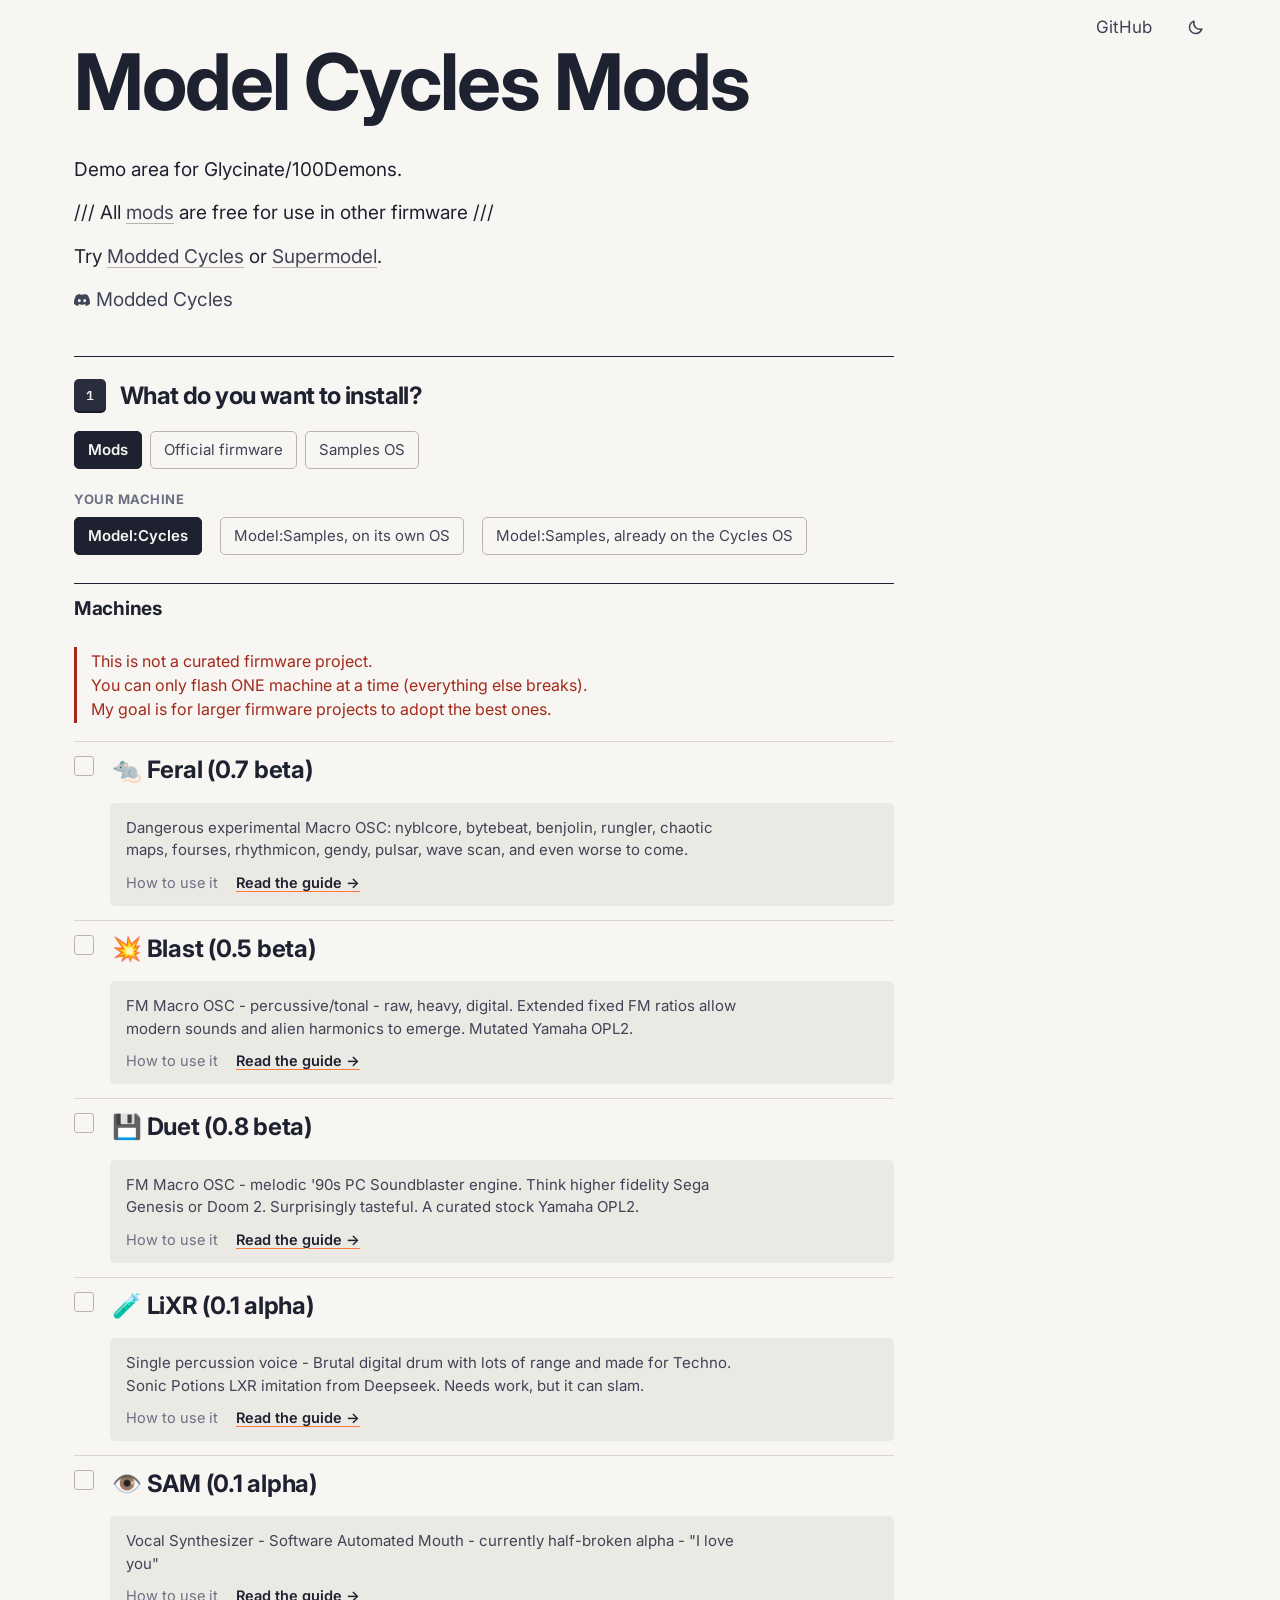
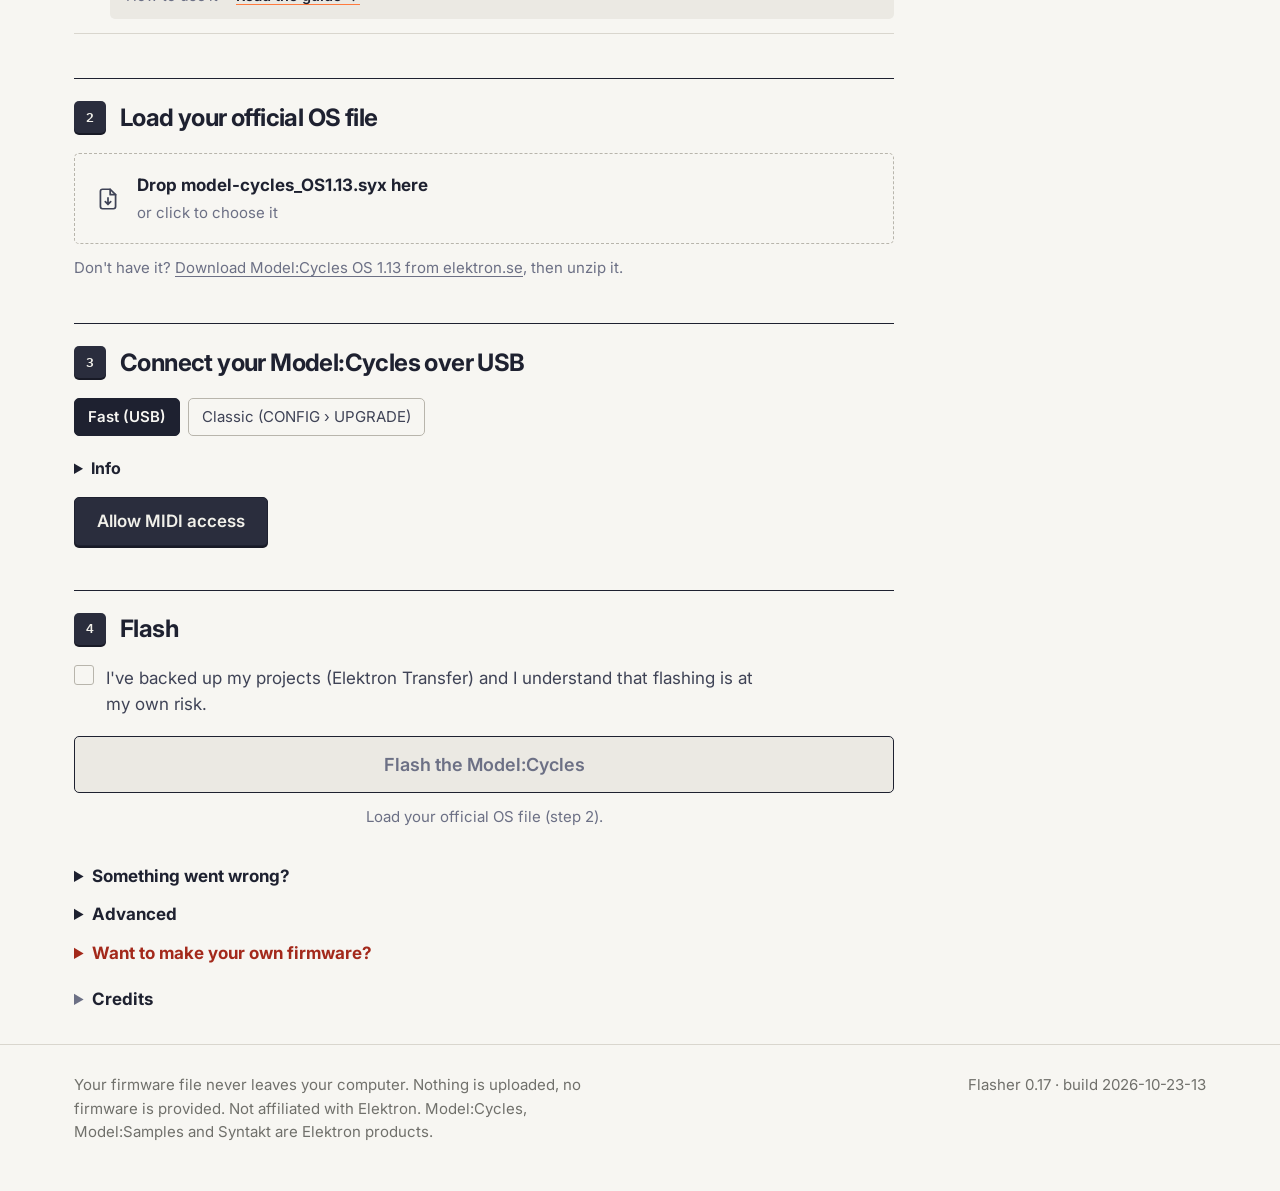
==== commit 610fecc2: "Shrink the engine titles and match the checkboxes to them The card titles go from 34px to about 30% " ====
--- a/docs/flasher/index.html
+++ b/docs/flasher/index.html
@@ -11,14 +11,14 @@
 <link rel="preconnect" href="https://fonts.googleapis.com">
 <link rel="preconnect" href="https://fonts.gstatic.com" crossorigin>
 <link rel="stylesheet" href="https://fonts.googleapis.com/css2?family=Inter:wght@400;500;600;700&family=IBM+Plex+Mono:wght@400;500&family=Tiny5&display=swap">
-<link rel="stylesheet" href="../assets/site.css?v=2026-10-23-12">
-<link rel="stylesheet" href="style.css?v=2026-10-23-12">
+<link rel="stylesheet" href="../assets/site.css?v=2026-10-23-13">
+<link rel="stylesheet" href="style.css?v=2026-10-23-13">
 <script>try{var l=localStorage.getItem("mc-lang"),t=localStorage.getItem("mc-theme")}catch(e){}document.documentElement.lang=l||(/^fr\b/i.test(navigator.language||"")?"fr":"en");if(t)document.documentElement.setAttribute("data-theme",t)</script>
 </head>
 <body data-page="flasher">
 <script>
   // Version stamp: an old date means the browser serves a cached copy -> hard reload.
-  window.MC_BUILD = "2026-10-23-12";
+  window.MC_BUILD = "2026-10-23-13";
   window.addEventListener("error", function (e) {
     var b = document.getElementById("errbar");
     if (!b) return;
@@ -280,12 +280,12 @@
 </footer>
 
 <!-- ?v= : same version stamp as MC_BUILD, so a browser never mixes a new page with cached old scripts -->
-<script src="../assets/release.js?v=2026-10-23-12"></script>
-<script src="../assets/site.js?v=2026-10-23-12"></script>
-<script src="builder.js?v=2026-10-23-12"></script>
-<script src="composer.js?v=2026-10-23-12"></script>
-<script src="tweaks.js?v=2026-10-23-12"></script>
-<script src="flasher.js?v=2026-10-23-12"></script>
-<script src="app.js?v=2026-10-23-12"></script>
+<script src="../assets/release.js?v=2026-10-23-13"></script>
+<script src="../assets/site.js?v=2026-10-23-13"></script>
+<script src="builder.js?v=2026-10-23-13"></script>
+<script src="composer.js?v=2026-10-23-13"></script>
+<script src="tweaks.js?v=2026-10-23-13"></script>
+<script src="flasher.js?v=2026-10-23-13"></script>
+<script src="app.js?v=2026-10-23-13"></script>
 </body>
 </html>
--- a/docs/flasher/style.css
+++ b/docs/flasher/style.css
@@ -33,6 +33,7 @@
 /* key-shaped checkboxes: charcoal, red when on */
 .mod-row>input,.variants input,.check input{appearance:none;-webkit-appearance:none;flex:none;margin:0;width:22px;height:22px;border-radius:5px;
   background:var(--ctl);box-shadow:0 2px 0 var(--ctl-edge);cursor:pointer}
+.mod-row>input{width:24px;height:24px}
 .mod-row>input:checked,.variants input:checked,.check input:checked{background:var(--red)}
 .variants input[type=radio]{border-radius:50%}
 
@@ -93,10 +94,10 @@
 
 /* a mod = one row: key, name, one sentence; status and author on the right; Details opens the drawer */
 .mod{position:relative;border-bottom:1px solid var(--line)}
-.mod-row{display:grid;grid-template-columns:22px minmax(0,max-content) minmax(0,1fr);
+.mod-row{display:grid;grid-template-columns:24px minmax(0,max-content) minmax(0,1fr);
   grid-template-areas:"key ttl by" "key short short";column-gap:14px;row-gap:1px;align-items:baseline;padding:12px 0 13px;cursor:pointer}
 .mod-row>input{grid-area:key;align-self:start;margin-top:2px}
-.ttl{grid-area:ttl;display:flex;flex-wrap:wrap;align-items:baseline;gap:0 10px;font-weight:700;font-size:34px;line-height:1.35;letter-spacing:-.01em}
+.ttl{grid-area:ttl;display:flex;flex-wrap:wrap;align-items:baseline;gap:0 10px;font-weight:700;font-size:24px;line-height:1.35;letter-spacing:-.01em}
 .ttl .incl{font-weight:400;font-size:14.5px;color:var(--muted);letter-spacing:0}
 .by{grid-area:by;display:flex;flex-wrap:wrap;gap:0 12px;font-size:14px;line-height:1.35;color:var(--muted)}
 .by a{color:var(--ink-2)}
@@ -301,8 +302,9 @@
   .cats a{min-height:44px;padding:0 14px 0 12px;font-size:15px}
   .grp-h{min-height:56px}
   .grp-h .gs{display:none}
-  .mod-row{grid-template-columns:22px max-content minmax(0,1fr);grid-template-areas:"key ttl ttl" ". short short" ". tag by";row-gap:3px;padding:12px 0 13px}
-  .ttl{padding-right:40px;font-size:33px}
+  .mod-row{grid-template-columns:23px max-content minmax(0,1fr);grid-template-areas:"key ttl ttl" ". short short" ". tag by";row-gap:3px;padding:12px 0 13px}
+  .mod-row>input{width:23px;height:23px}
+  .ttl{padding-right:40px;font-size:23px}
   .short{font-size:15px}
   .st{justify-self:start}
   .by{font-size:13.5px}
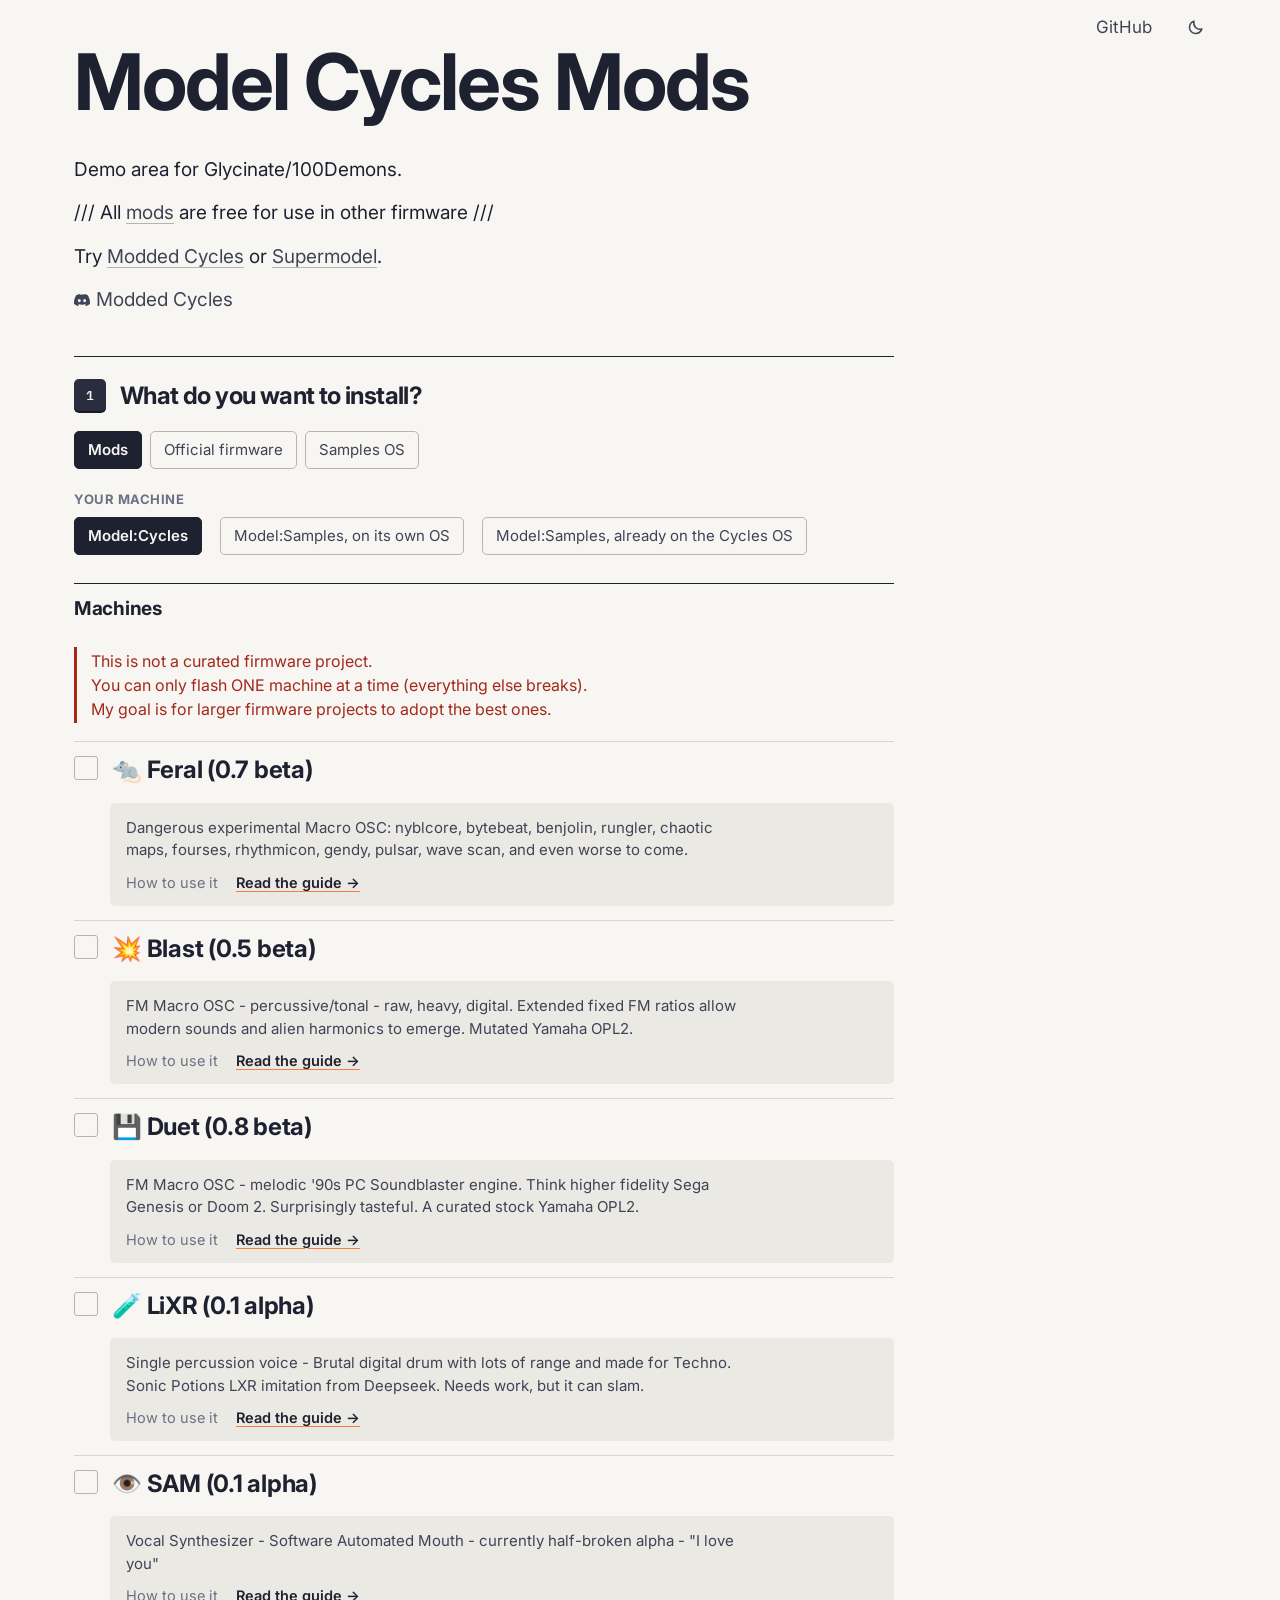
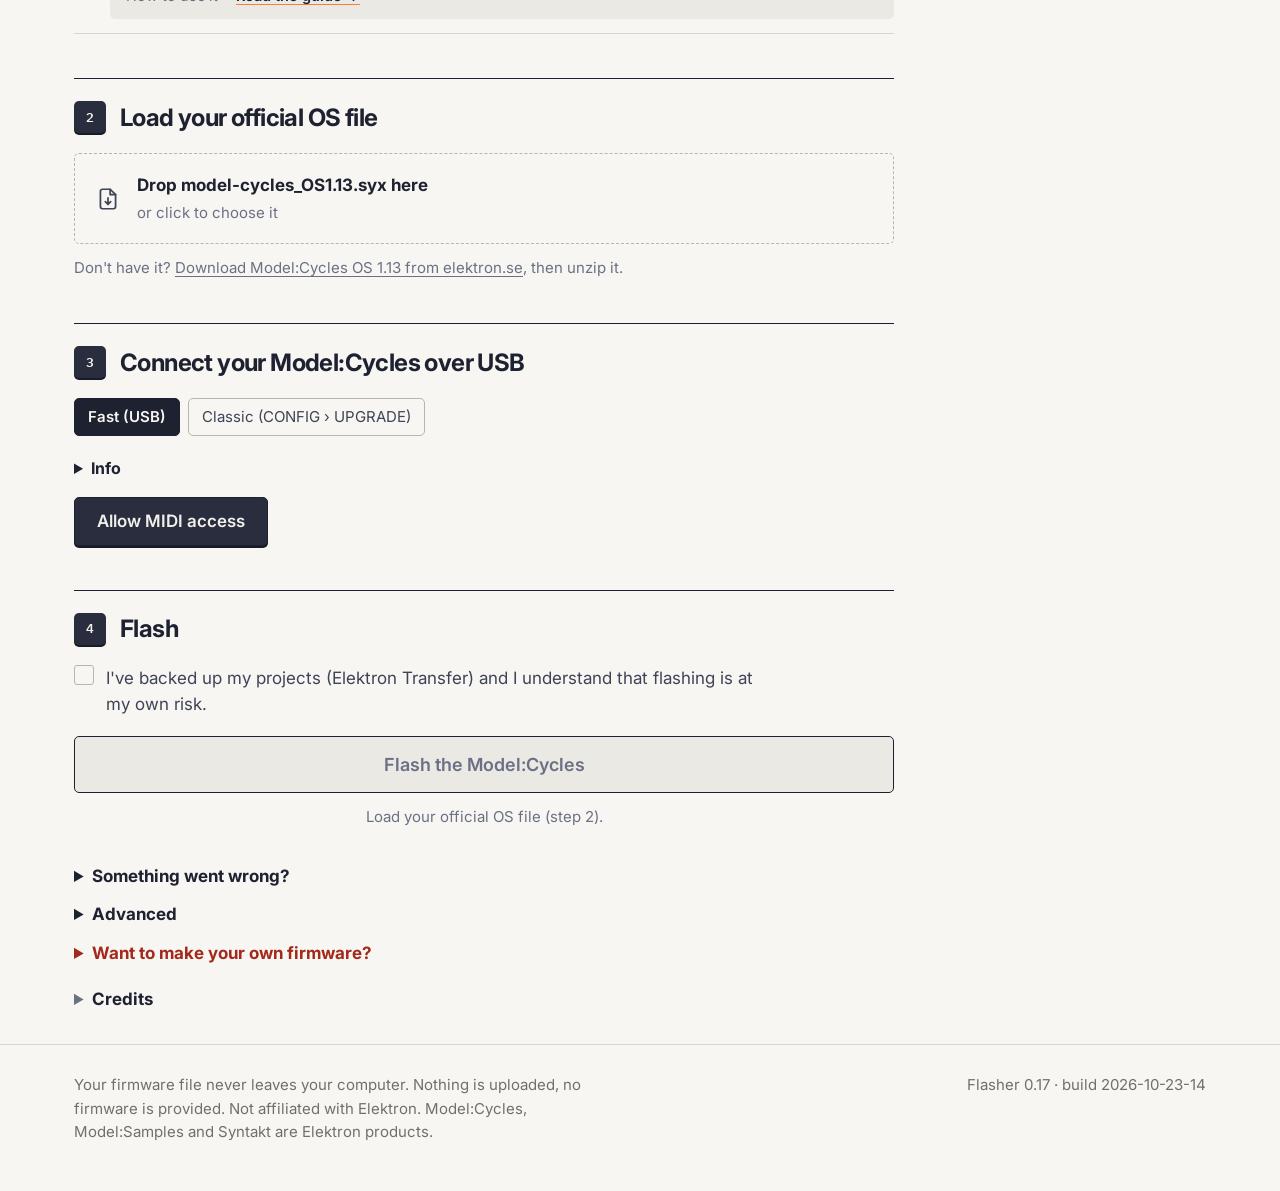
==== commit ea15c336: "Size the engine checkbox with its title The later style passes reset the checkbox to 20px, so the ca" ====
--- a/docs/flasher/index.html
+++ b/docs/flasher/index.html
@@ -11,14 +11,14 @@
 <link rel="preconnect" href="https://fonts.googleapis.com">
 <link rel="preconnect" href="https://fonts.gstatic.com" crossorigin>
 <link rel="stylesheet" href="https://fonts.googleapis.com/css2?family=Inter:wght@400;500;600;700&family=IBM+Plex+Mono:wght@400;500&family=Tiny5&display=swap">
-<link rel="stylesheet" href="../assets/site.css?v=2026-10-23-13">
-<link rel="stylesheet" href="style.css?v=2026-10-23-13">
+<link rel="stylesheet" href="../assets/site.css?v=2026-10-23-14">
+<link rel="stylesheet" href="style.css?v=2026-10-23-14">
 <script>try{var l=localStorage.getItem("mc-lang"),t=localStorage.getItem("mc-theme")}catch(e){}document.documentElement.lang=l||(/^fr\b/i.test(navigator.language||"")?"fr":"en");if(t)document.documentElement.setAttribute("data-theme",t)</script>
 </head>
 <body data-page="flasher">
 <script>
   // Version stamp: an old date means the browser serves a cached copy -> hard reload.
-  window.MC_BUILD = "2026-10-23-13";
+  window.MC_BUILD = "2026-10-23-14";
   window.addEventListener("error", function (e) {
     var b = document.getElementById("errbar");
     if (!b) return;
@@ -280,12 +280,12 @@
 </footer>
 
 <!-- ?v= : same version stamp as MC_BUILD, so a browser never mixes a new page with cached old scripts -->
-<script src="../assets/release.js?v=2026-10-23-13"></script>
-<script src="../assets/site.js?v=2026-10-23-13"></script>
-<script src="builder.js?v=2026-10-23-13"></script>
-<script src="composer.js?v=2026-10-23-13"></script>
-<script src="tweaks.js?v=2026-10-23-13"></script>
-<script src="flasher.js?v=2026-10-23-13"></script>
-<script src="app.js?v=2026-10-23-13"></script>
+<script src="../assets/release.js?v=2026-10-23-14"></script>
+<script src="../assets/site.js?v=2026-10-23-14"></script>
+<script src="builder.js?v=2026-10-23-14"></script>
+<script src="composer.js?v=2026-10-23-14"></script>
+<script src="tweaks.js?v=2026-10-23-14"></script>
+<script src="flasher.js?v=2026-10-23-14"></script>
+<script src="app.js?v=2026-10-23-14"></script>
 </body>
 </html>
--- a/docs/flasher/style.css
+++ b/docs/flasher/style.css
@@ -33,7 +33,6 @@
 /* key-shaped checkboxes: charcoal, red when on */
 .mod-row>input,.variants input,.check input{appearance:none;-webkit-appearance:none;flex:none;margin:0;width:22px;height:22px;border-radius:5px;
   background:var(--ctl);box-shadow:0 2px 0 var(--ctl-edge);cursor:pointer}
-.mod-row>input{width:24px;height:24px}
 .mod-row>input:checked,.variants input:checked,.check input:checked{background:var(--red)}
 .variants input[type=radio]{border-radius:50%}
 
@@ -303,7 +302,6 @@
   .grp-h{min-height:56px}
   .grp-h .gs{display:none}
   .mod-row{grid-template-columns:23px max-content minmax(0,1fr);grid-template-areas:"key ttl ttl" ". short short" ". tag by";row-gap:3px;padding:12px 0 13px}
-  .mod-row>input{width:23px;height:23px}
   .ttl{padding-right:40px;font-size:23px}
   .short{font-size:15px}
   .st{justify-self:start}
@@ -450,3 +448,9 @@
 .bar i.on>span,.bar i.cur>span{opacity:1;filter:none}
 .bar i.cur>span{animation:skullpulse .5s steps(1) infinite}
 @keyframes skullpulse{50%{opacity:.4}}
+
+/* engine card checkbox matches its title size, after the style passes above */
+.mod-row>input{width:24px;height:24px}
+@media (max-width:620px){
+  .mod-row>input{width:23px;height:23px}
+}
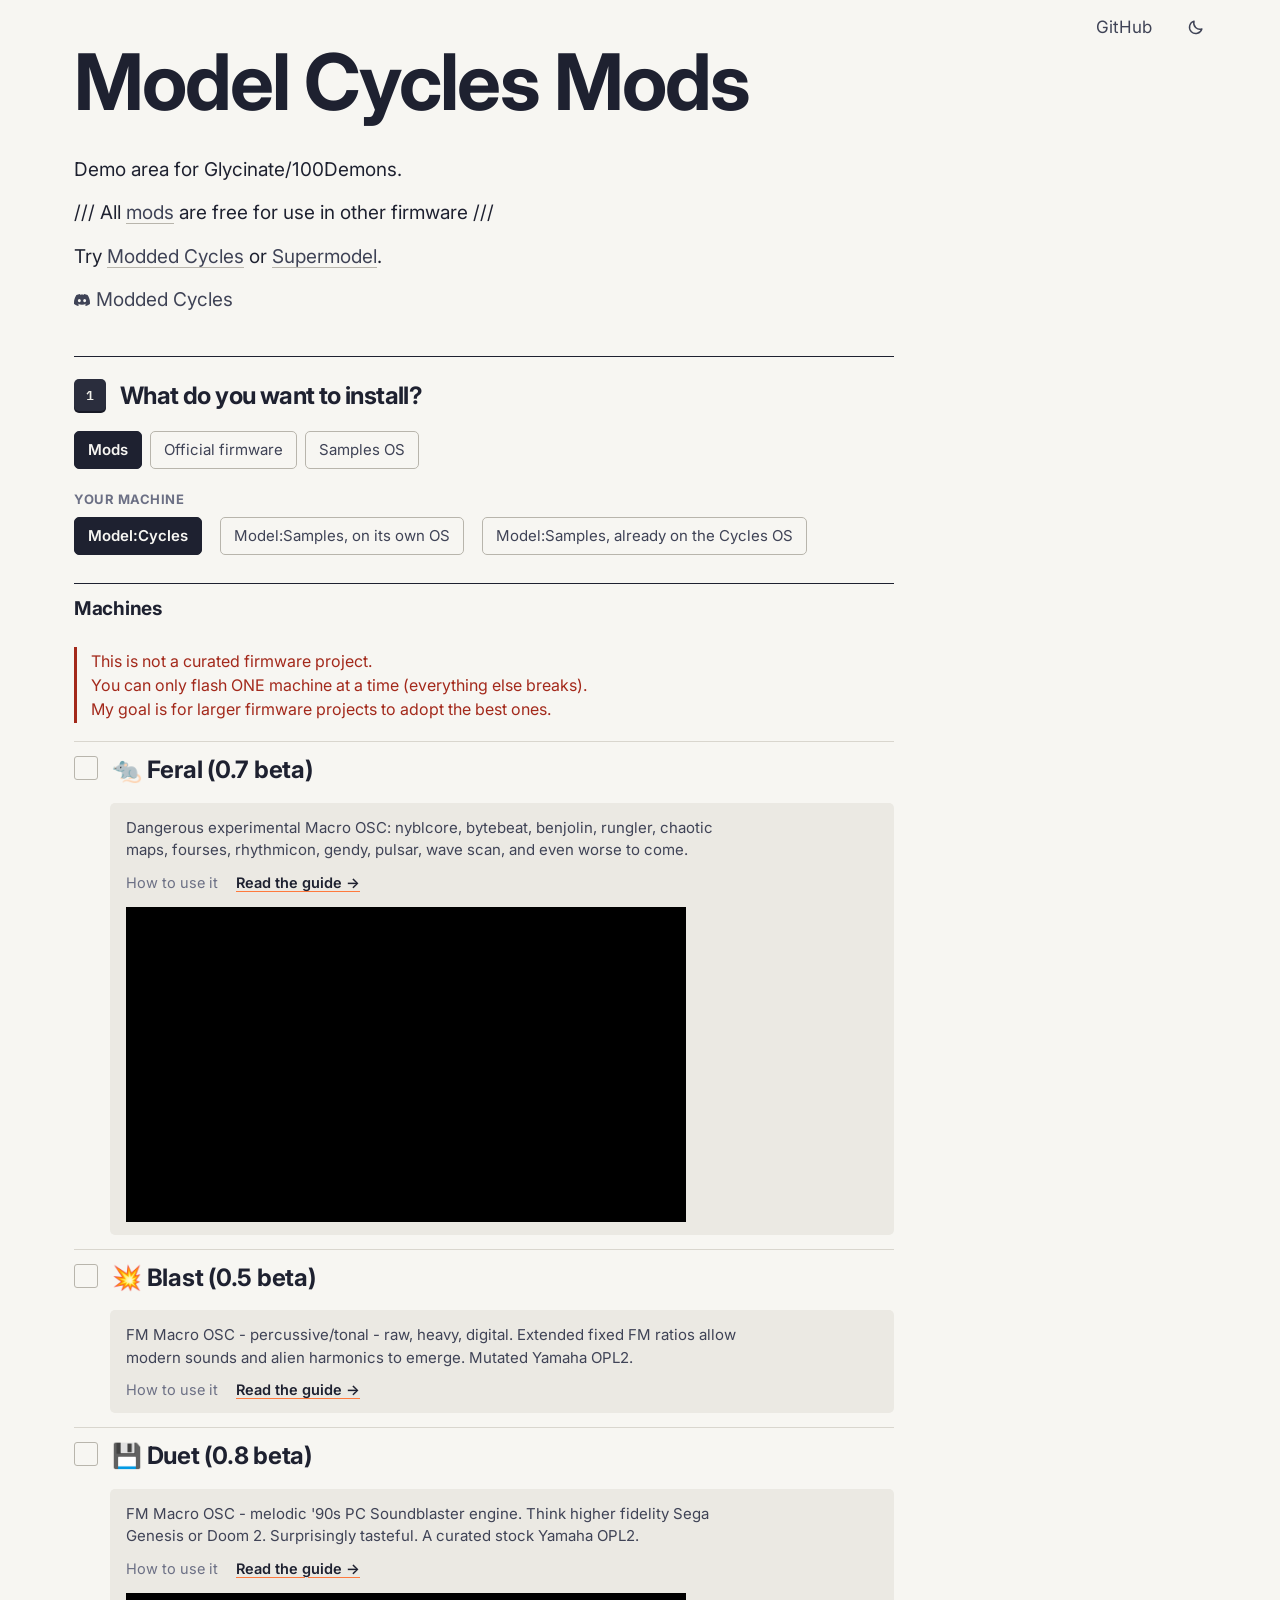
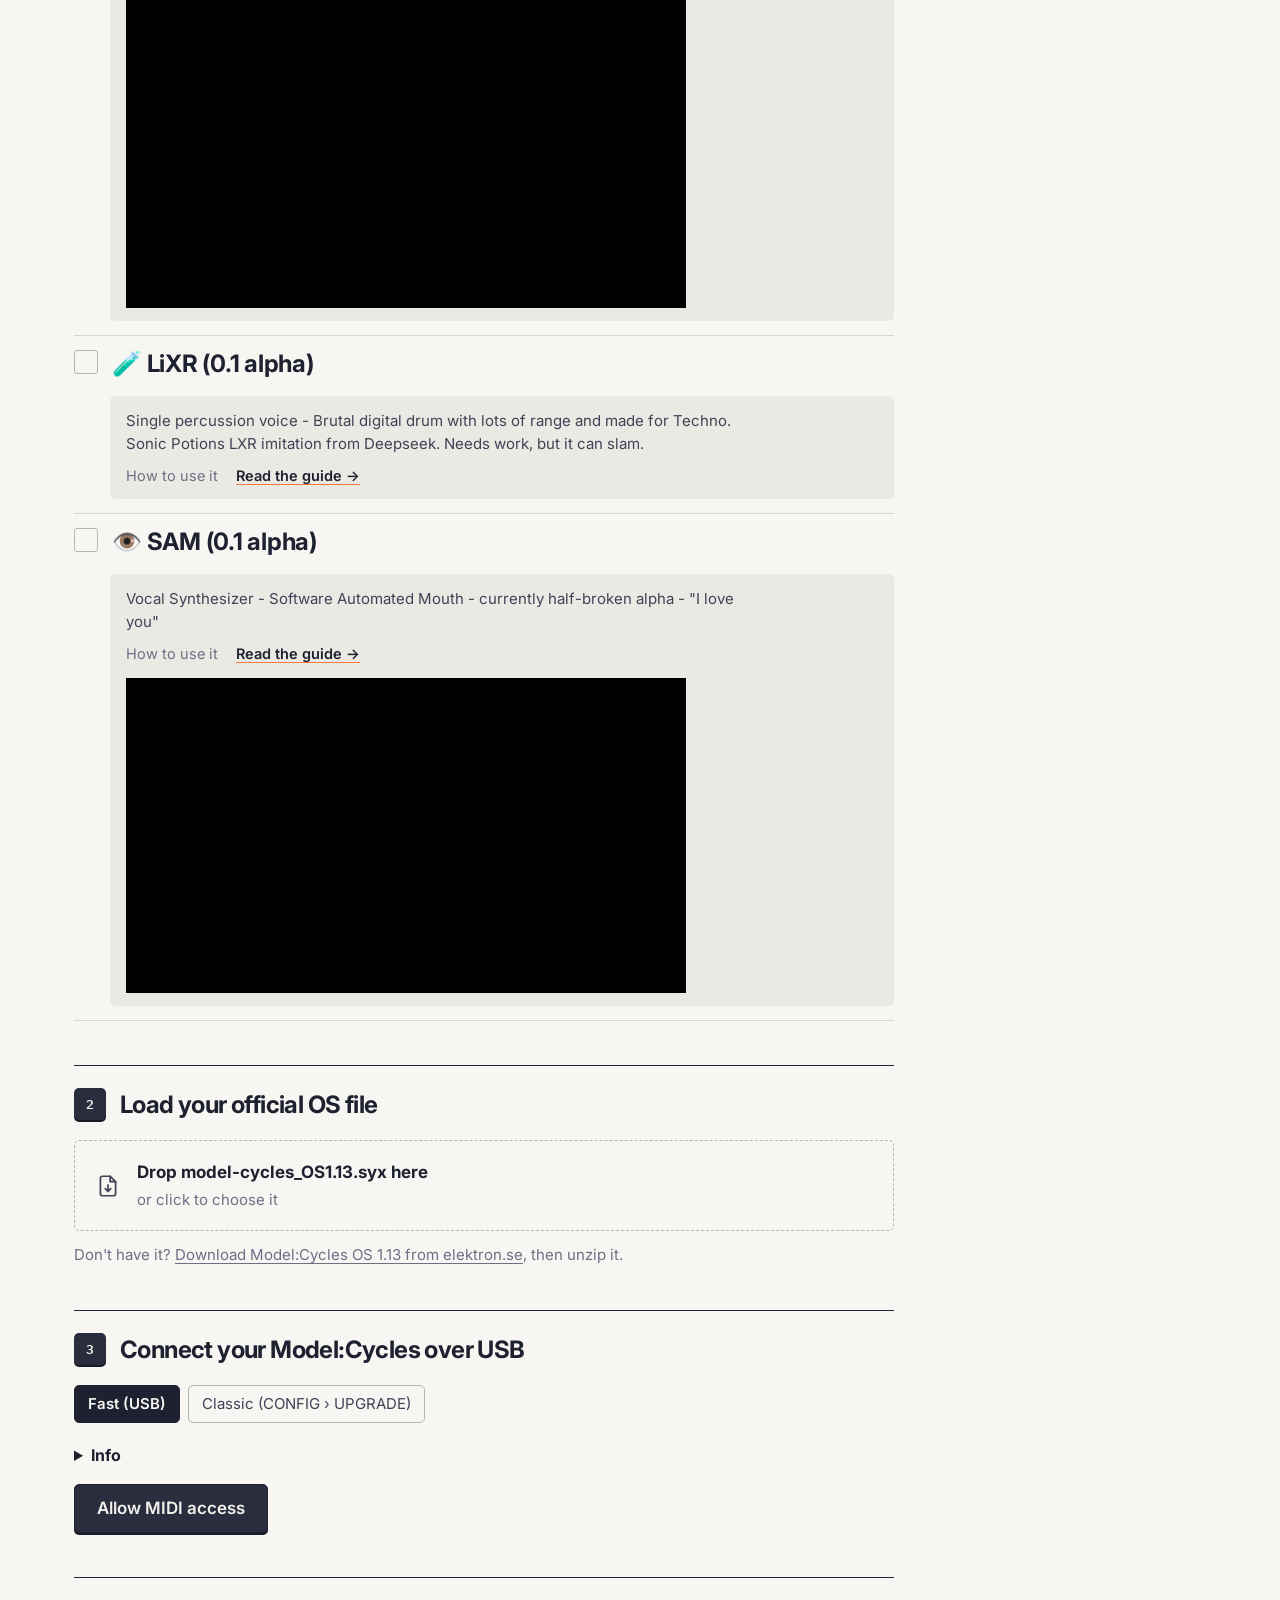
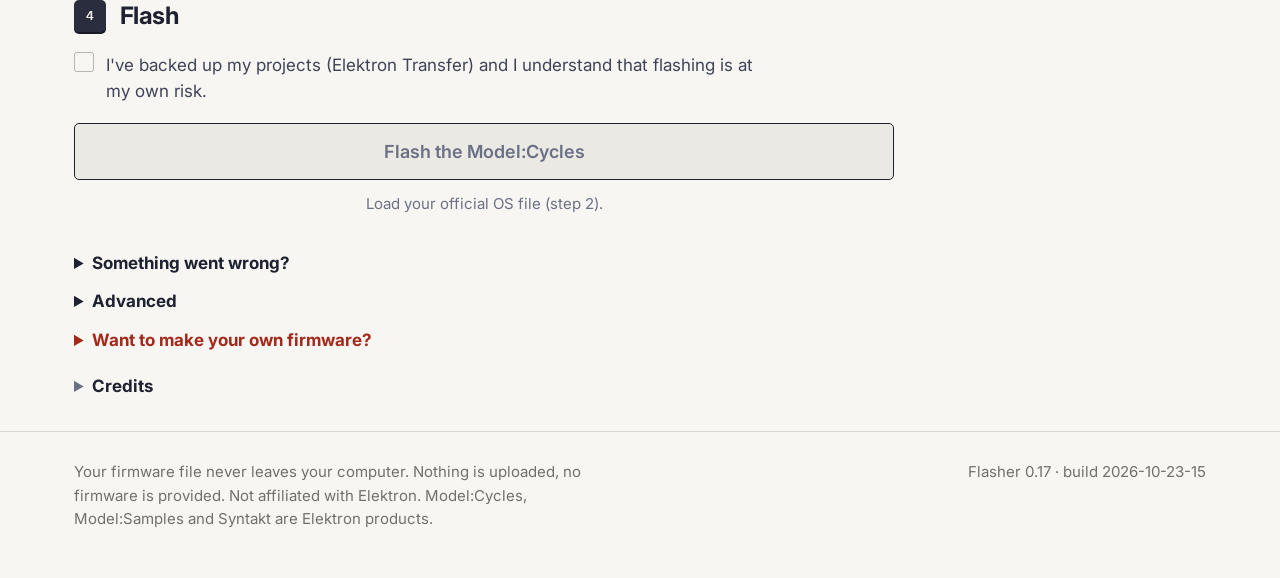
==== commit f84486af: "Show the recorded engine demos in the flasher's engine cards Feral, Duet and SAM were recorded in us" ====
--- a/docs/flasher/index.html
+++ b/docs/flasher/index.html
@@ -11,14 +11,14 @@
 <link rel="preconnect" href="https://fonts.googleapis.com">
 <link rel="preconnect" href="https://fonts.gstatic.com" crossorigin>
 <link rel="stylesheet" href="https://fonts.googleapis.com/css2?family=Inter:wght@400;500;600;700&family=IBM+Plex+Mono:wght@400;500&family=Tiny5&display=swap">
-<link rel="stylesheet" href="../assets/site.css?v=2026-10-23-14">
-<link rel="stylesheet" href="style.css?v=2026-10-23-14">
+<link rel="stylesheet" href="../assets/site.css?v=2026-10-23-15">
+<link rel="stylesheet" href="style.css?v=2026-10-23-15">
 <script>try{var l=localStorage.getItem("mc-lang"),t=localStorage.getItem("mc-theme")}catch(e){}document.documentElement.lang=l||(/^fr\b/i.test(navigator.language||"")?"fr":"en");if(t)document.documentElement.setAttribute("data-theme",t)</script>
 </head>
 <body data-page="flasher">
 <script>
   // Version stamp: an old date means the browser serves a cached copy -> hard reload.
-  window.MC_BUILD = "2026-10-23-14";
+  window.MC_BUILD = "2026-10-23-15";
   window.addEventListener("error", function (e) {
     var b = document.getElementById("errbar");
     if (!b) return;
@@ -280,12 +280,12 @@
 </footer>
 
 <!-- ?v= : same version stamp as MC_BUILD, so a browser never mixes a new page with cached old scripts -->
-<script src="../assets/release.js?v=2026-10-23-14"></script>
-<script src="../assets/site.js?v=2026-10-23-14"></script>
-<script src="builder.js?v=2026-10-23-14"></script>
-<script src="composer.js?v=2026-10-23-14"></script>
-<script src="tweaks.js?v=2026-10-23-14"></script>
-<script src="flasher.js?v=2026-10-23-14"></script>
-<script src="app.js?v=2026-10-23-14"></script>
+<script src="../assets/release.js?v=2026-10-23-15"></script>
+<script src="../assets/site.js?v=2026-10-23-15"></script>
+<script src="builder.js?v=2026-10-23-15"></script>
+<script src="composer.js?v=2026-10-23-15"></script>
+<script src="tweaks.js?v=2026-10-23-15"></script>
+<script src="flasher.js?v=2026-10-23-15"></script>
+<script src="app.js?v=2026-10-23-15"></script>
 </body>
 </html>
--- a/docs/flasher/style.css
+++ b/docs/flasher/style.css
@@ -159,6 +159,10 @@
 .facts dd b{font-weight:600;color:var(--ink)}
 .facts a{color:var(--ink)}
 .facts .feat-guide{font-weight:600;text-decoration-color:var(--red)}
+
+/* the recorded demo at the bottom of a machine's description: 16:9, never wider than the text */
+.vid{margin:14px 0 0;max-width:560px;aspect-ratio:16/9;border-radius:var(--r);overflow:hidden;background:#000}
+.vid iframe{display:block;width:100%;height:100%;border:0}
 
 /* "Your selection": stuck to the bottom of the screen while the list scrolls, resting at the end of step 1 */
 .sel{margin-top:26px;padding:11px 0 13px;border-top:1px solid var(--ink);background:var(--paper)}
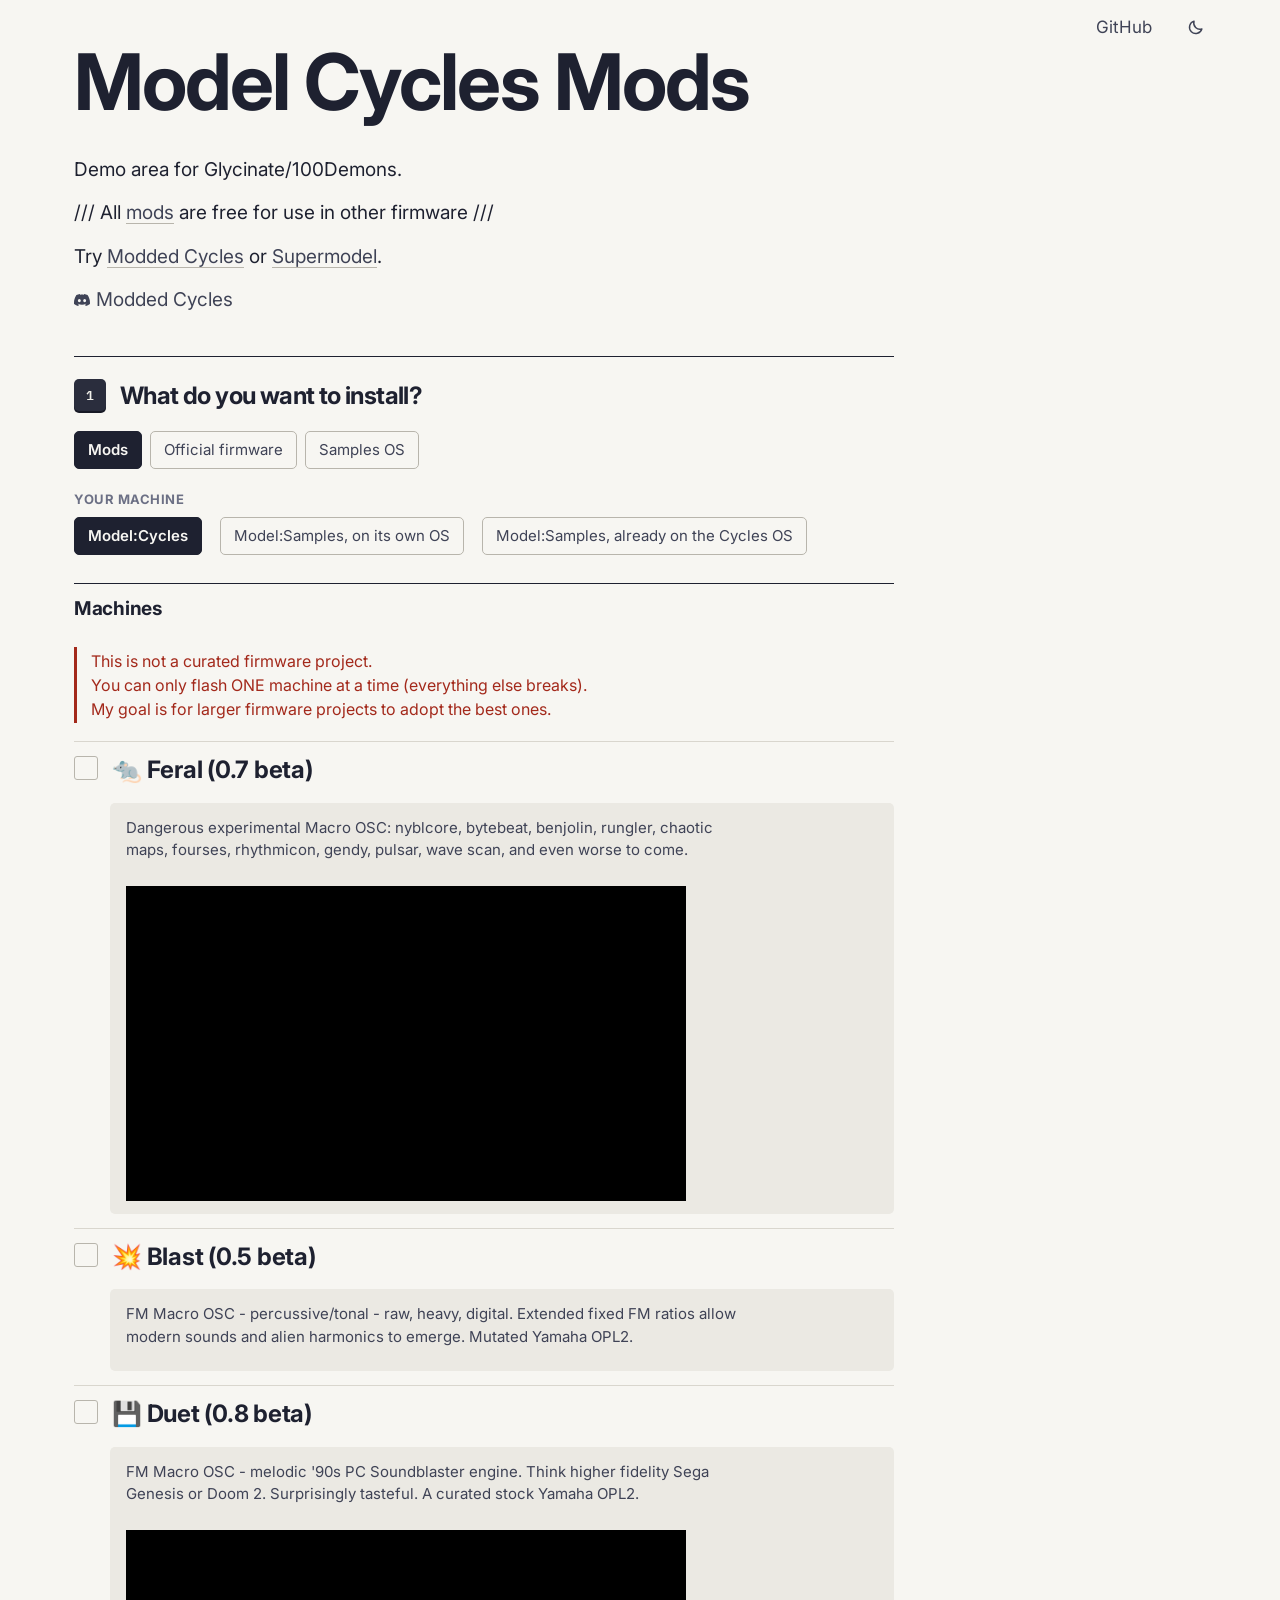
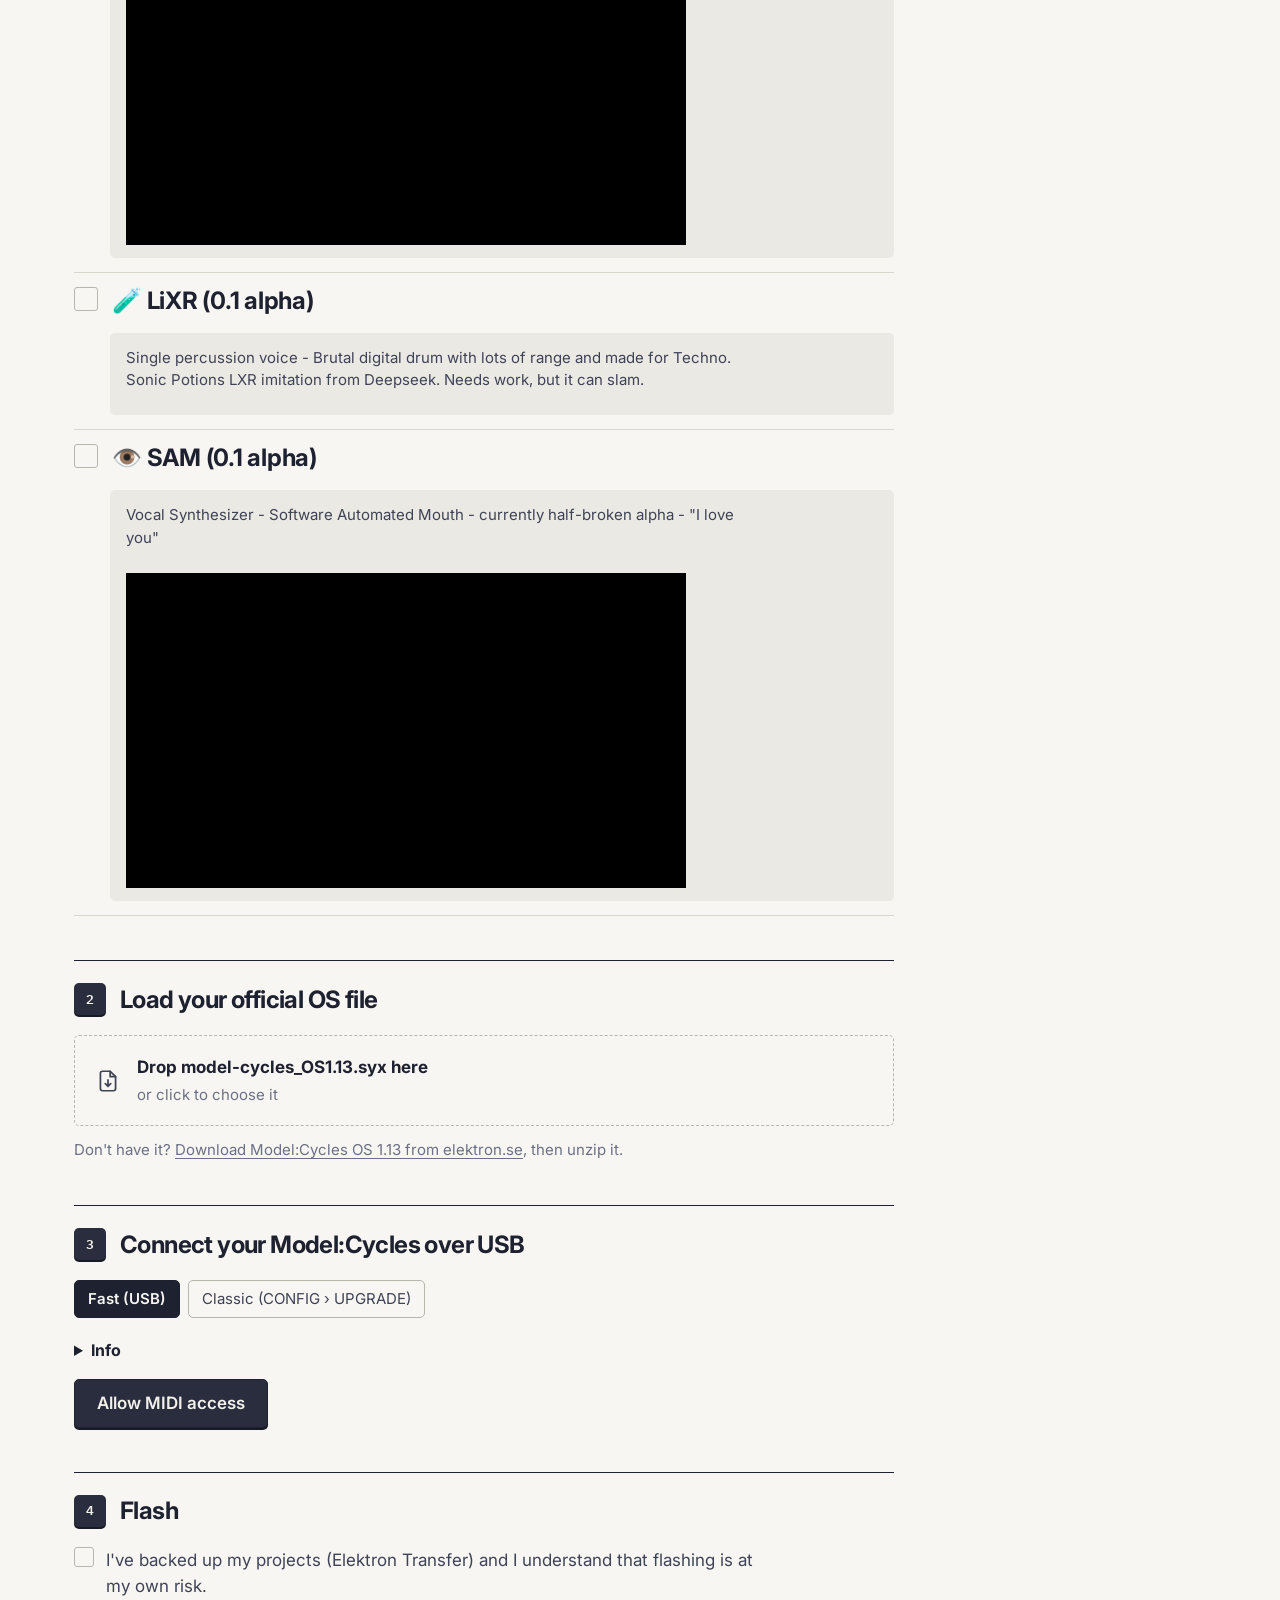
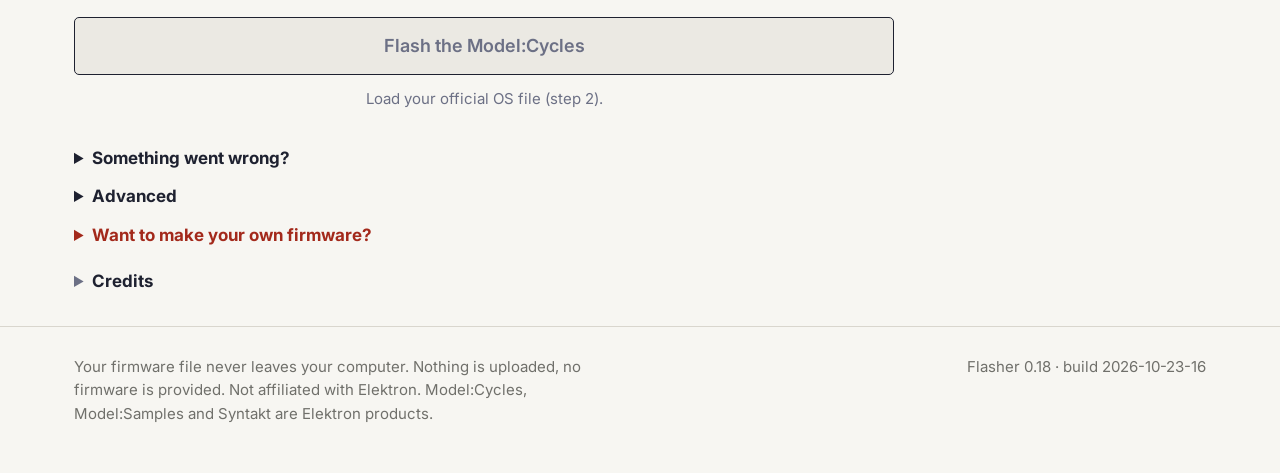
==== commit 72e728a5: "Remove the Guide page and every link to it The flasher no longer points at a guide: engine cards los" ====
--- a/docs/flasher/index.html
+++ b/docs/flasher/index.html
@@ -11,14 +11,14 @@
 <link rel="preconnect" href="https://fonts.googleapis.com">
 <link rel="preconnect" href="https://fonts.gstatic.com" crossorigin>
 <link rel="stylesheet" href="https://fonts.googleapis.com/css2?family=Inter:wght@400;500;600;700&family=IBM+Plex+Mono:wght@400;500&family=Tiny5&display=swap">
-<link rel="stylesheet" href="../assets/site.css?v=2026-10-23-15">
-<link rel="stylesheet" href="style.css?v=2026-10-23-15">
+<link rel="stylesheet" href="../assets/site.css?v=2026-10-23-16">
+<link rel="stylesheet" href="style.css?v=2026-10-23-16">
 <script>try{var l=localStorage.getItem("mc-lang"),t=localStorage.getItem("mc-theme")}catch(e){}document.documentElement.lang=l||(/^fr\b/i.test(navigator.language||"")?"fr":"en");if(t)document.documentElement.setAttribute("data-theme",t)</script>
 </head>
 <body data-page="flasher">
 <script>
   // Version stamp: an old date means the browser serves a cached copy -> hard reload.
-  window.MC_BUILD = "2026-10-23-15";
+  window.MC_BUILD = "2026-10-23-16";
   window.addEventListener("error", function (e) {
     var b = document.getElementById("errbar");
     if (!b) return;
@@ -280,12 +280,12 @@
 </footer>
 
 <!-- ?v= : same version stamp as MC_BUILD, so a browser never mixes a new page with cached old scripts -->
-<script src="../assets/release.js?v=2026-10-23-15"></script>
-<script src="../assets/site.js?v=2026-10-23-15"></script>
-<script src="builder.js?v=2026-10-23-15"></script>
-<script src="composer.js?v=2026-10-23-15"></script>
-<script src="tweaks.js?v=2026-10-23-15"></script>
-<script src="flasher.js?v=2026-10-23-15"></script>
-<script src="app.js?v=2026-10-23-15"></script>
+<script src="../assets/release.js?v=2026-10-23-16"></script>
+<script src="../assets/site.js?v=2026-10-23-16"></script>
+<script src="builder.js?v=2026-10-23-16"></script>
+<script src="composer.js?v=2026-10-23-16"></script>
+<script src="tweaks.js?v=2026-10-23-16"></script>
+<script src="flasher.js?v=2026-10-23-16"></script>
+<script src="app.js?v=2026-10-23-16"></script>
 </body>
 </html>
--- a/docs/assets/site.css
+++ b/docs/assets/site.css
@@ -1,4 +1,4 @@
-/* Modded-Cycles — shared styles: home, flasher, guide.
+/* Modded-Cycles — shared styles: home, flasher.
  * The page takes the colours of the unit: light grey casing, charcoal keys, the red of a lit trig key.
  * Dark theme: the page goes dark, the drawn unit keeps its own colours (--mc-*).
  * Plain CSS (no nesting): the flasher's smoke test parses it with jsdom. */
--- a/docs/flasher/style.css
+++ b/docs/flasher/style.css
@@ -158,7 +158,6 @@
 .facts dd{margin:0;color:var(--ink-2);max-width:62ch}
 .facts dd b{font-weight:600;color:var(--ink)}
 .facts a{color:var(--ink)}
-.facts .feat-guide{font-weight:600;text-decoration-color:var(--red)}
 
 /* the recorded demo at the bottom of a machine's description: 16:9, never wider than the text */
 .vid{margin:14px 0 0;max-width:560px;aspect-ratio:16/9;border-radius:var(--r);overflow:hidden;background:#000}
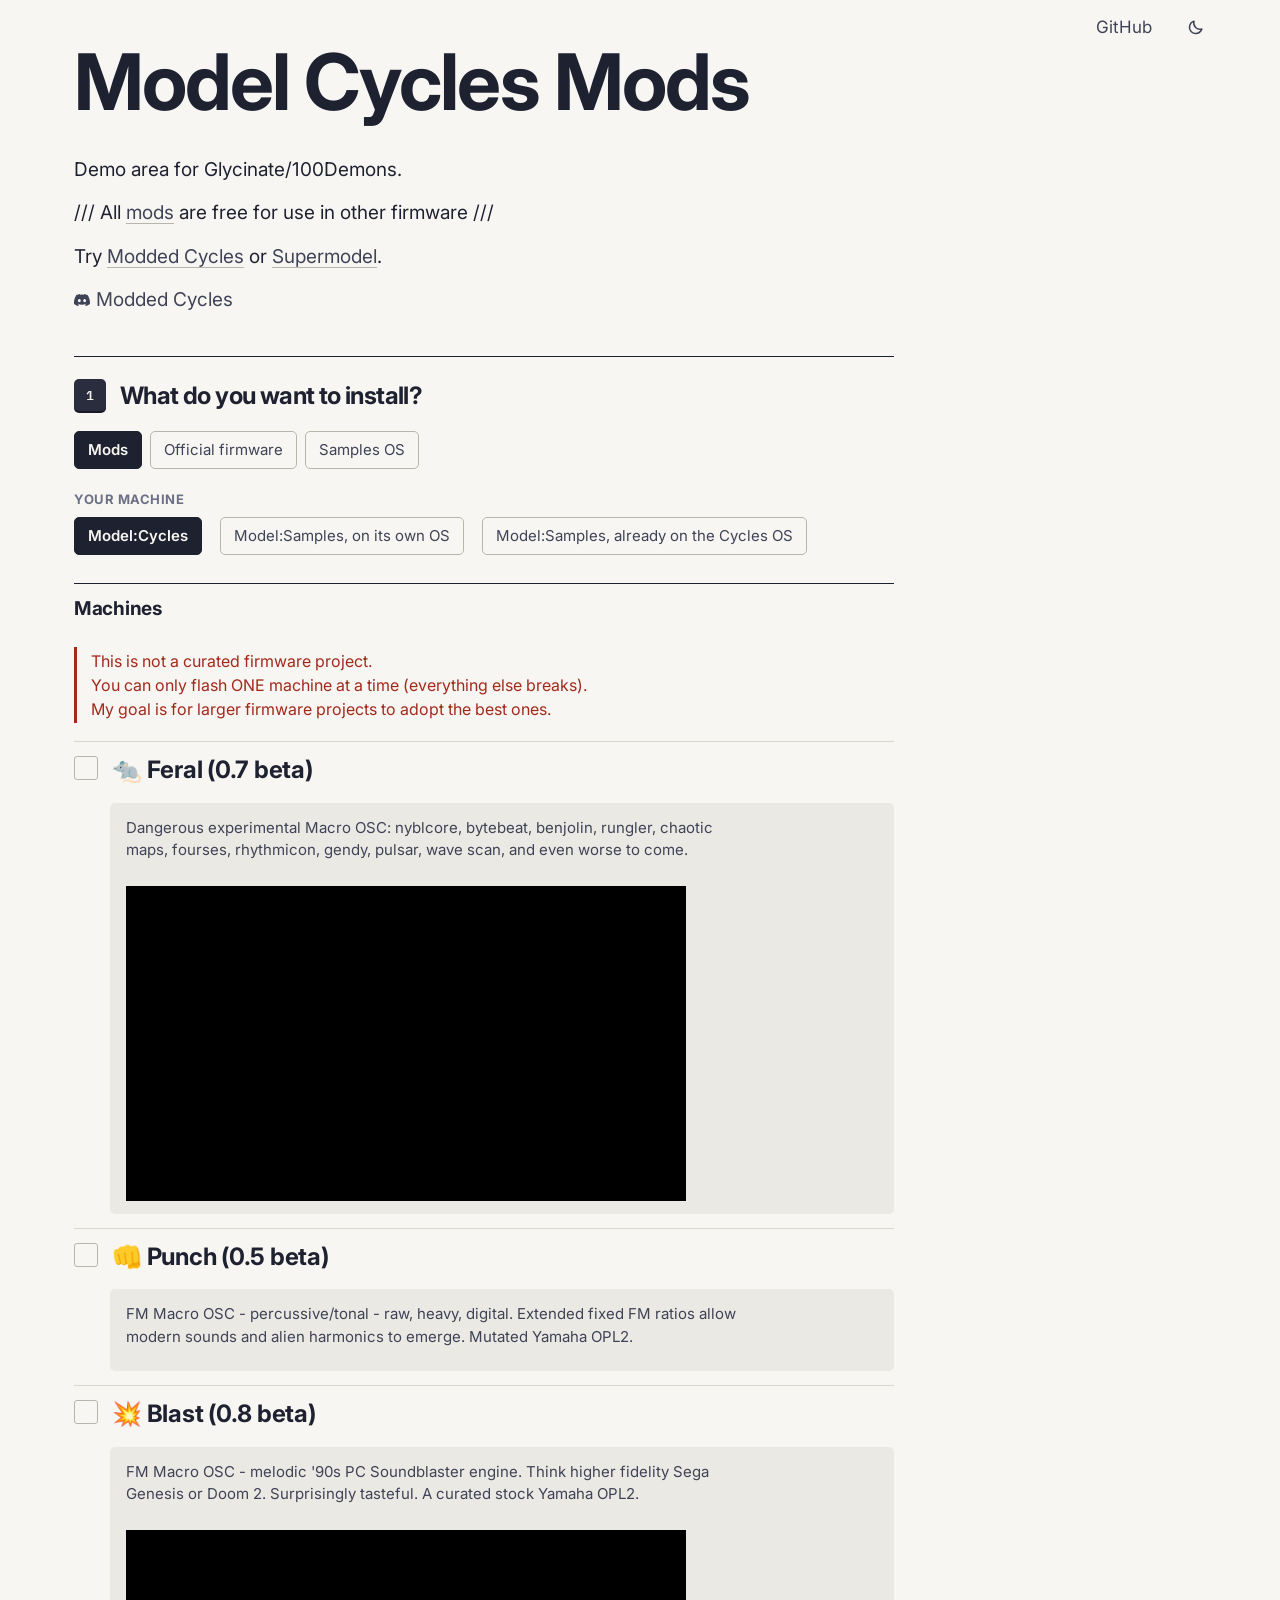
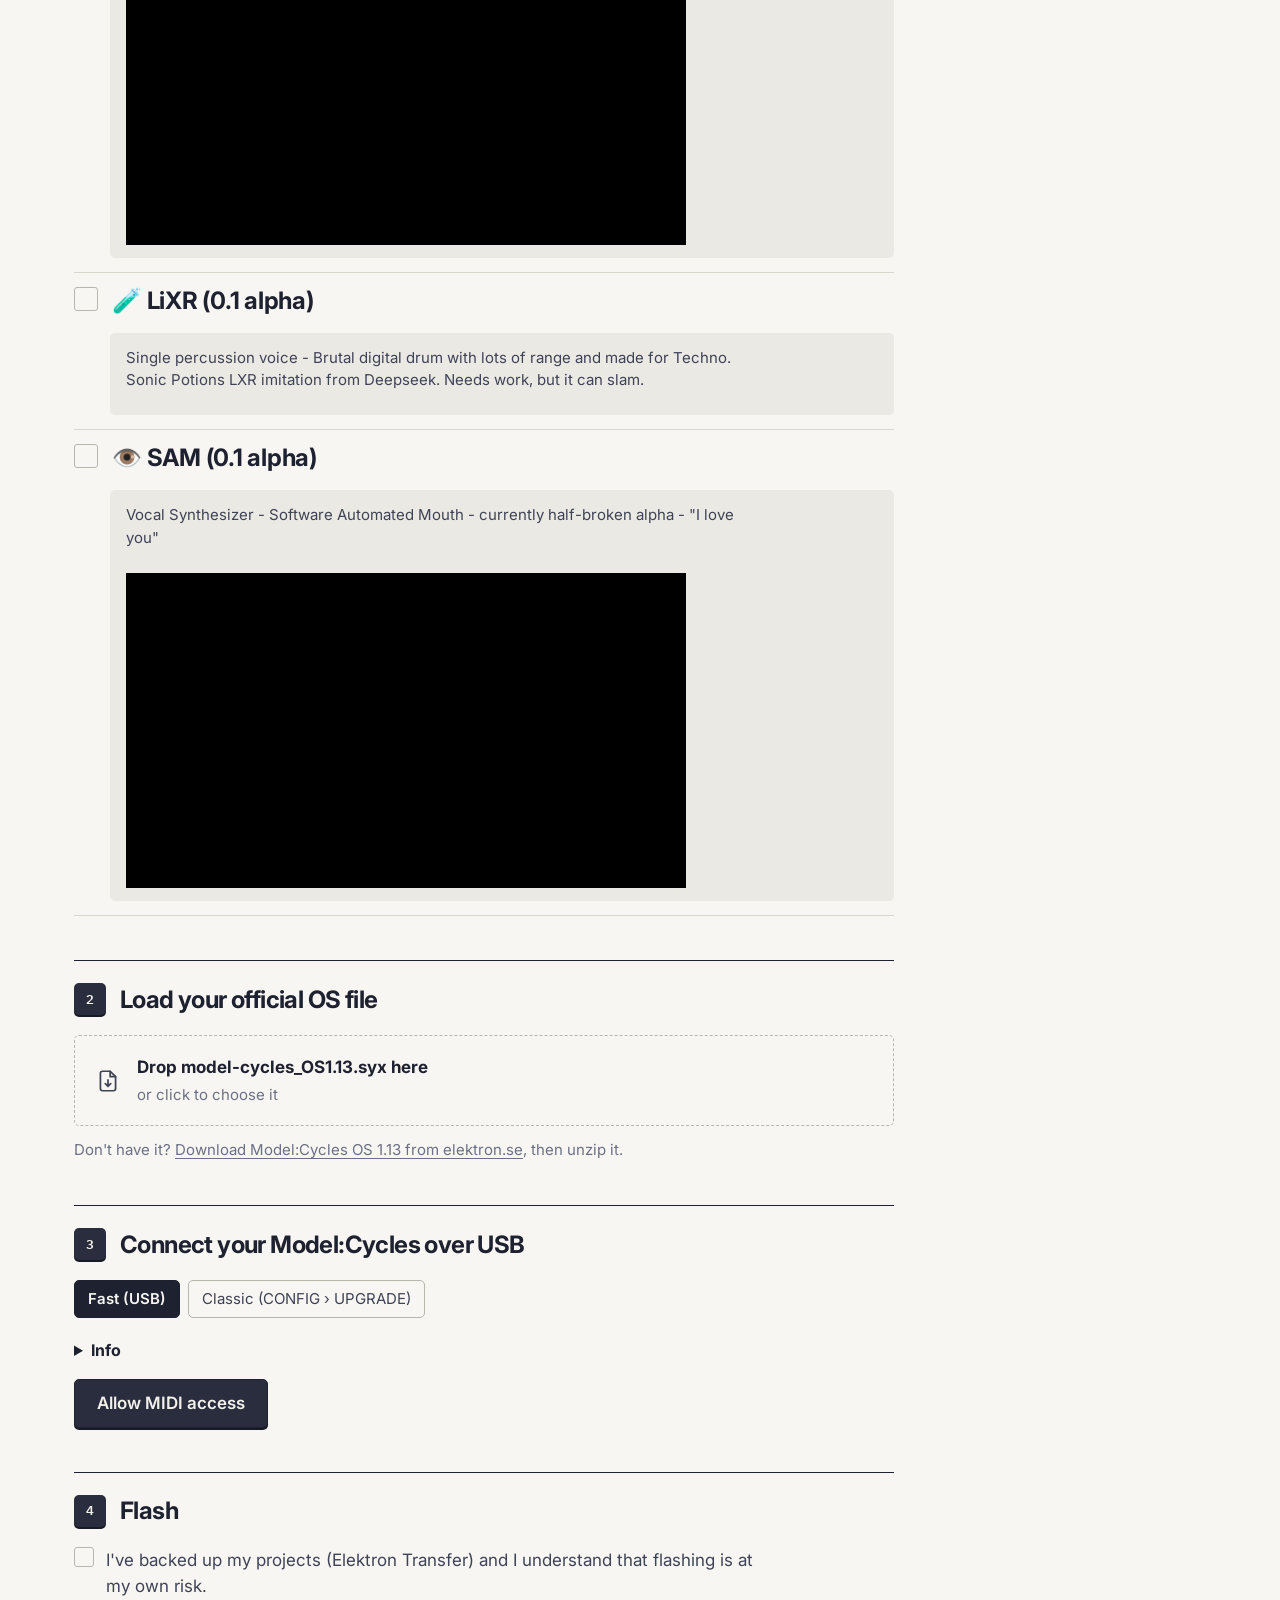
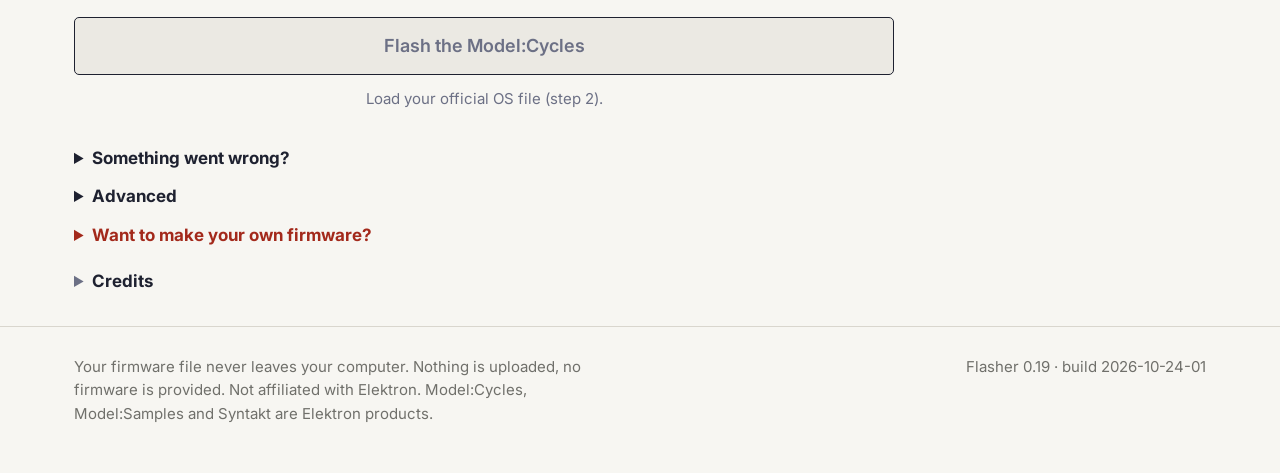
==== commit ae6a95ba: "Rename the DUET and BLAST machines: BLAST and PUNCH The 14-model tonal FM machine DUET is now BLAST," ====
--- a/docs/flasher/index.html
+++ b/docs/flasher/index.html
@@ -11,14 +11,14 @@
 <link rel="preconnect" href="https://fonts.googleapis.com">
 <link rel="preconnect" href="https://fonts.gstatic.com" crossorigin>
 <link rel="stylesheet" href="https://fonts.googleapis.com/css2?family=Inter:wght@400;500;600;700&family=IBM+Plex+Mono:wght@400;500&family=Tiny5&display=swap">
-<link rel="stylesheet" href="../assets/site.css?v=2026-10-23-16">
-<link rel="stylesheet" href="style.css?v=2026-10-23-16">
+<link rel="stylesheet" href="../assets/site.css?v=2026-10-24-01">
+<link rel="stylesheet" href="style.css?v=2026-10-24-01">
 <script>try{var l=localStorage.getItem("mc-lang"),t=localStorage.getItem("mc-theme")}catch(e){}document.documentElement.lang=l||(/^fr\b/i.test(navigator.language||"")?"fr":"en");if(t)document.documentElement.setAttribute("data-theme",t)</script>
 </head>
 <body data-page="flasher">
 <script>
   // Version stamp: an old date means the browser serves a cached copy -> hard reload.
-  window.MC_BUILD = "2026-10-23-16";
+  window.MC_BUILD = "2026-10-24-01";
   window.addEventListener("error", function (e) {
     var b = document.getElementById("errbar");
     if (!b) return;
@@ -280,12 +280,12 @@
 </footer>
 
 <!-- ?v= : same version stamp as MC_BUILD, so a browser never mixes a new page with cached old scripts -->
-<script src="../assets/release.js?v=2026-10-23-16"></script>
-<script src="../assets/site.js?v=2026-10-23-16"></script>
-<script src="builder.js?v=2026-10-23-16"></script>
-<script src="composer.js?v=2026-10-23-16"></script>
-<script src="tweaks.js?v=2026-10-23-16"></script>
-<script src="flasher.js?v=2026-10-23-16"></script>
-<script src="app.js?v=2026-10-23-16"></script>
+<script src="../assets/release.js?v=2026-10-24-01"></script>
+<script src="../assets/site.js?v=2026-10-24-01"></script>
+<script src="builder.js?v=2026-10-24-01"></script>
+<script src="composer.js?v=2026-10-24-01"></script>
+<script src="tweaks.js?v=2026-10-24-01"></script>
+<script src="flasher.js?v=2026-10-24-01"></script>
+<script src="app.js?v=2026-10-24-01"></script>
 </body>
 </html>
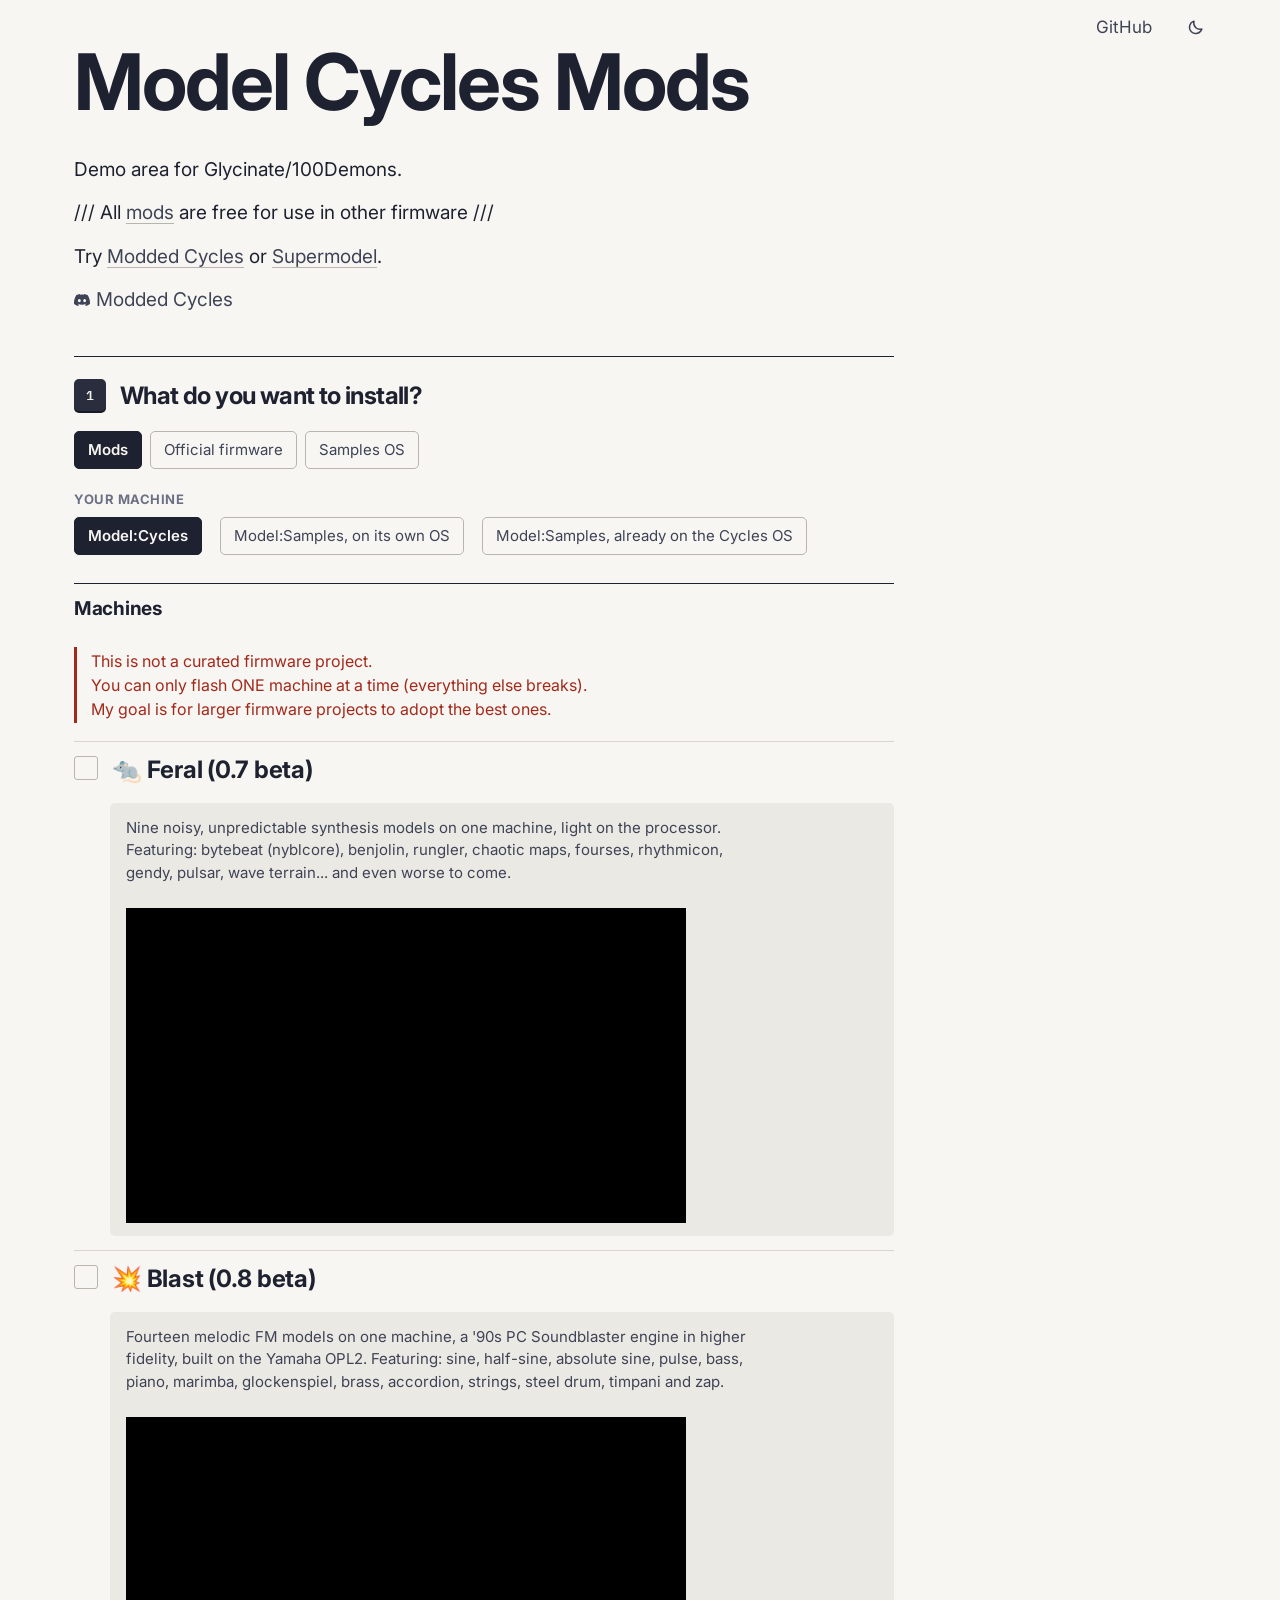
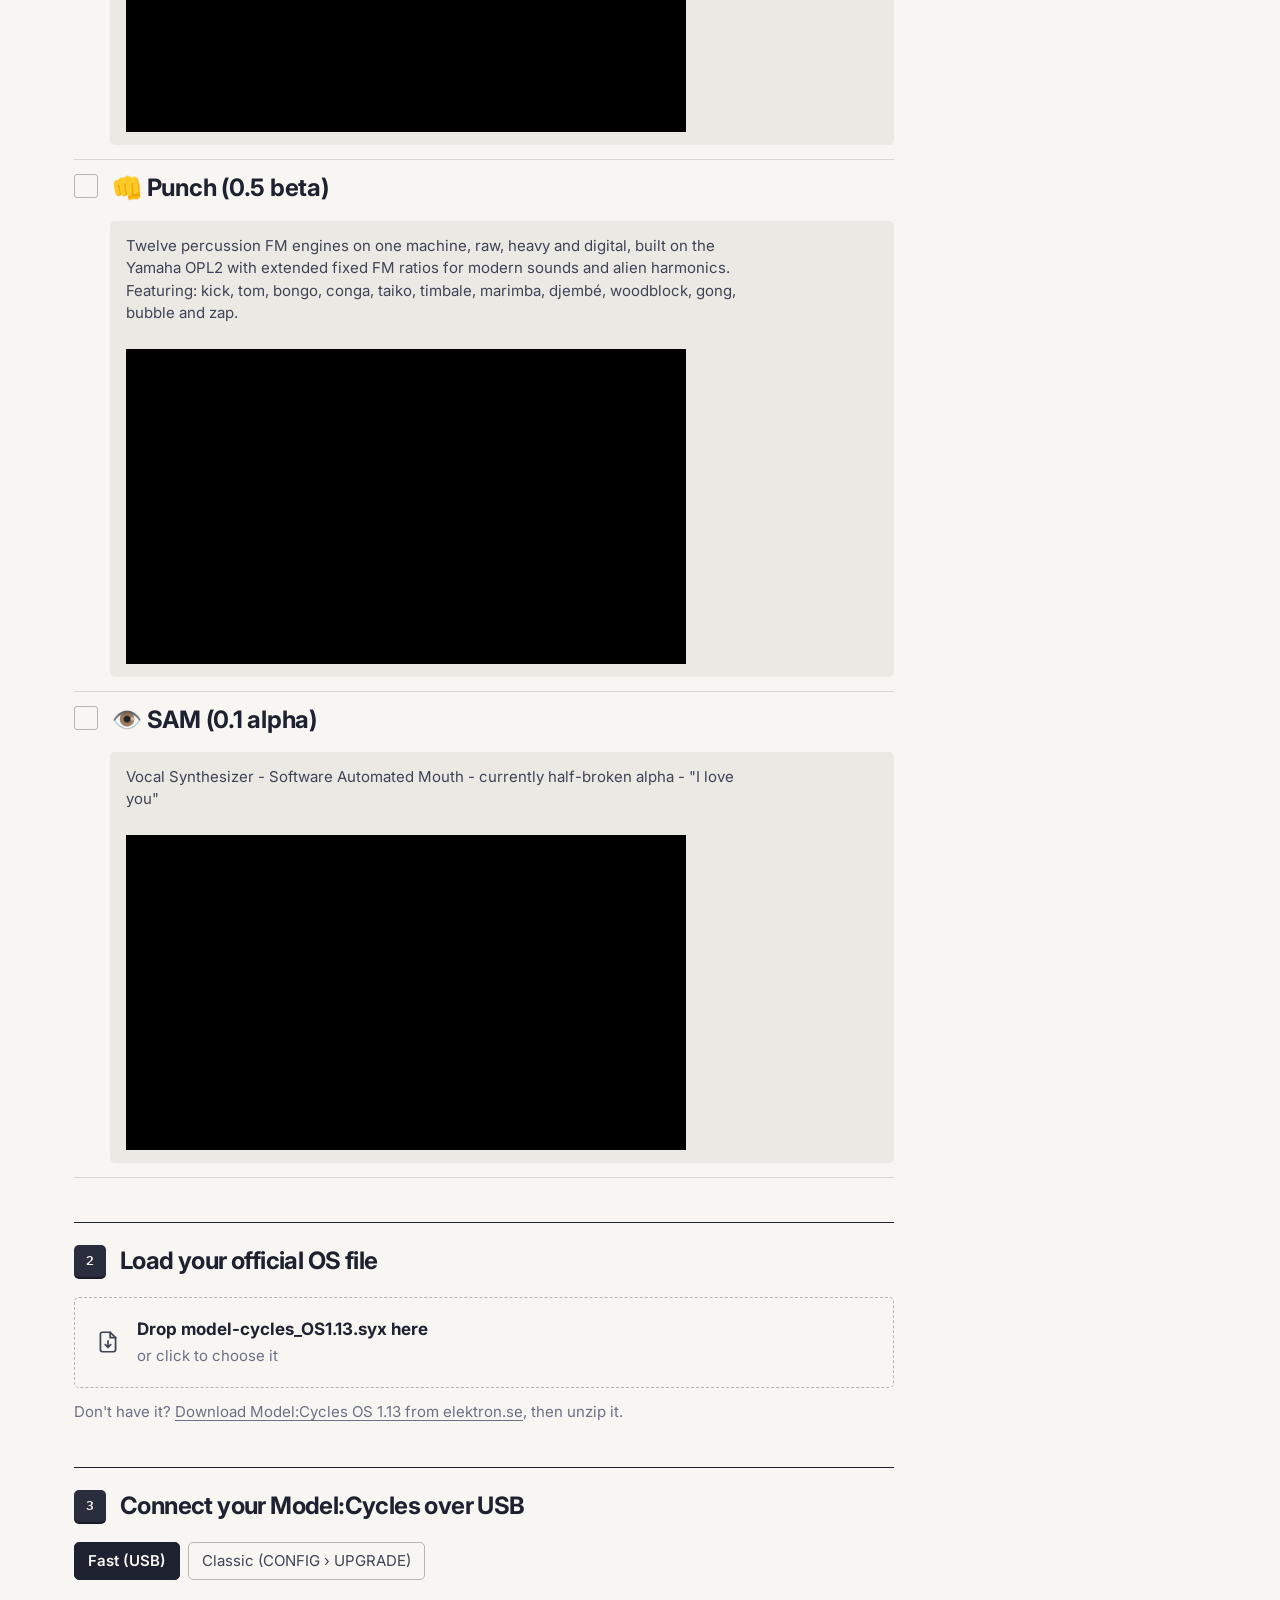
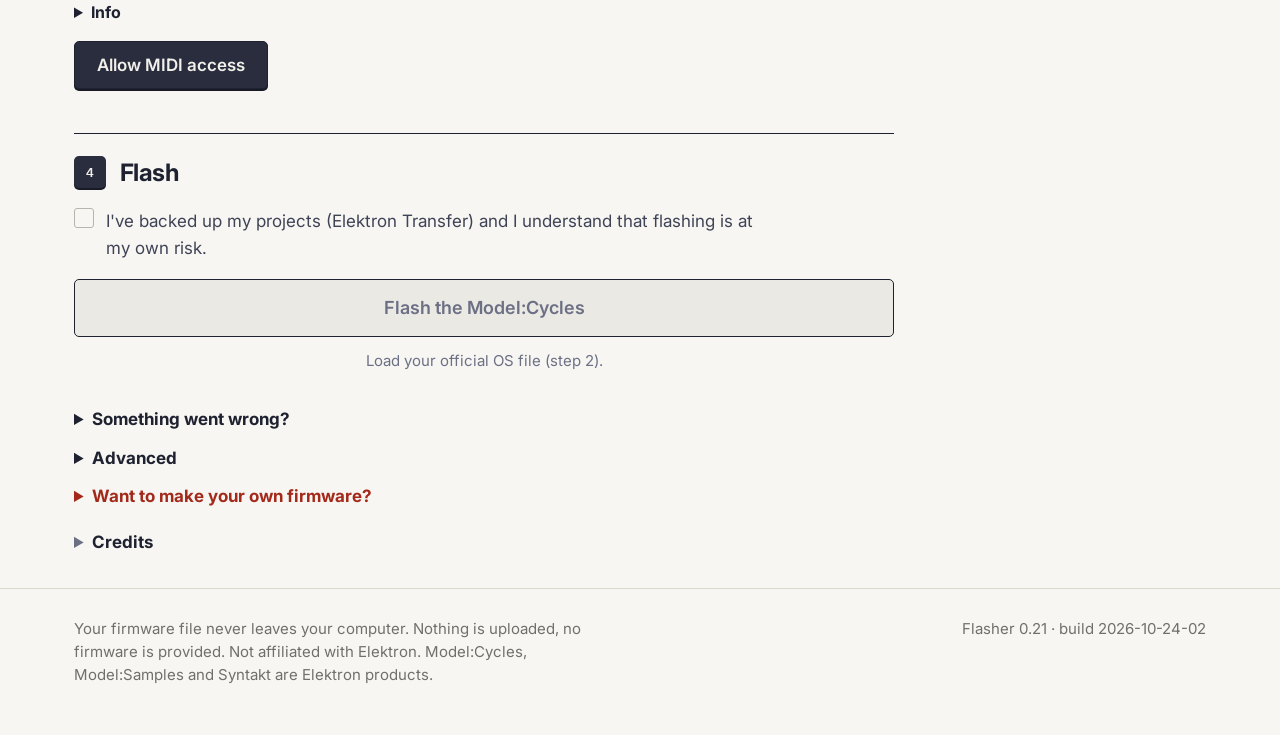
==== commit 525b7ab3: "Remove LiXR from the flasher and sync the engine cards with cycles-engines LiXR is no longer offered" ====
--- a/docs/flasher/index.html
+++ b/docs/flasher/index.html
@@ -11,14 +11,14 @@
 <link rel="preconnect" href="https://fonts.googleapis.com">
 <link rel="preconnect" href="https://fonts.gstatic.com" crossorigin>
 <link rel="stylesheet" href="https://fonts.googleapis.com/css2?family=Inter:wght@400;500;600;700&family=IBM+Plex+Mono:wght@400;500&family=Tiny5&display=swap">
-<link rel="stylesheet" href="../assets/site.css?v=2026-10-24-01">
-<link rel="stylesheet" href="style.css?v=2026-10-24-01">
+<link rel="stylesheet" href="../assets/site.css?v=2026-10-24-02">
+<link rel="stylesheet" href="style.css?v=2026-10-24-02">
 <script>try{var l=localStorage.getItem("mc-lang"),t=localStorage.getItem("mc-theme")}catch(e){}document.documentElement.lang=l||(/^fr\b/i.test(navigator.language||"")?"fr":"en");if(t)document.documentElement.setAttribute("data-theme",t)</script>
 </head>
 <body data-page="flasher">
 <script>
   // Version stamp: an old date means the browser serves a cached copy -> hard reload.
-  window.MC_BUILD = "2026-10-24-01";
+  window.MC_BUILD = "2026-10-24-02";
   window.addEventListener("error", function (e) {
     var b = document.getElementById("errbar");
     if (!b) return;
@@ -280,12 +280,12 @@
 </footer>
 
 <!-- ?v= : same version stamp as MC_BUILD, so a browser never mixes a new page with cached old scripts -->
-<script src="../assets/release.js?v=2026-10-24-01"></script>
-<script src="../assets/site.js?v=2026-10-24-01"></script>
-<script src="builder.js?v=2026-10-24-01"></script>
-<script src="composer.js?v=2026-10-24-01"></script>
-<script src="tweaks.js?v=2026-10-24-01"></script>
-<script src="flasher.js?v=2026-10-24-01"></script>
-<script src="app.js?v=2026-10-24-01"></script>
+<script src="../assets/release.js?v=2026-10-24-02"></script>
+<script src="../assets/site.js?v=2026-10-24-02"></script>
+<script src="builder.js?v=2026-10-24-02"></script>
+<script src="composer.js?v=2026-10-24-02"></script>
+<script src="tweaks.js?v=2026-10-24-02"></script>
+<script src="flasher.js?v=2026-10-24-02"></script>
+<script src="app.js?v=2026-10-24-02"></script>
 </body>
 </html>
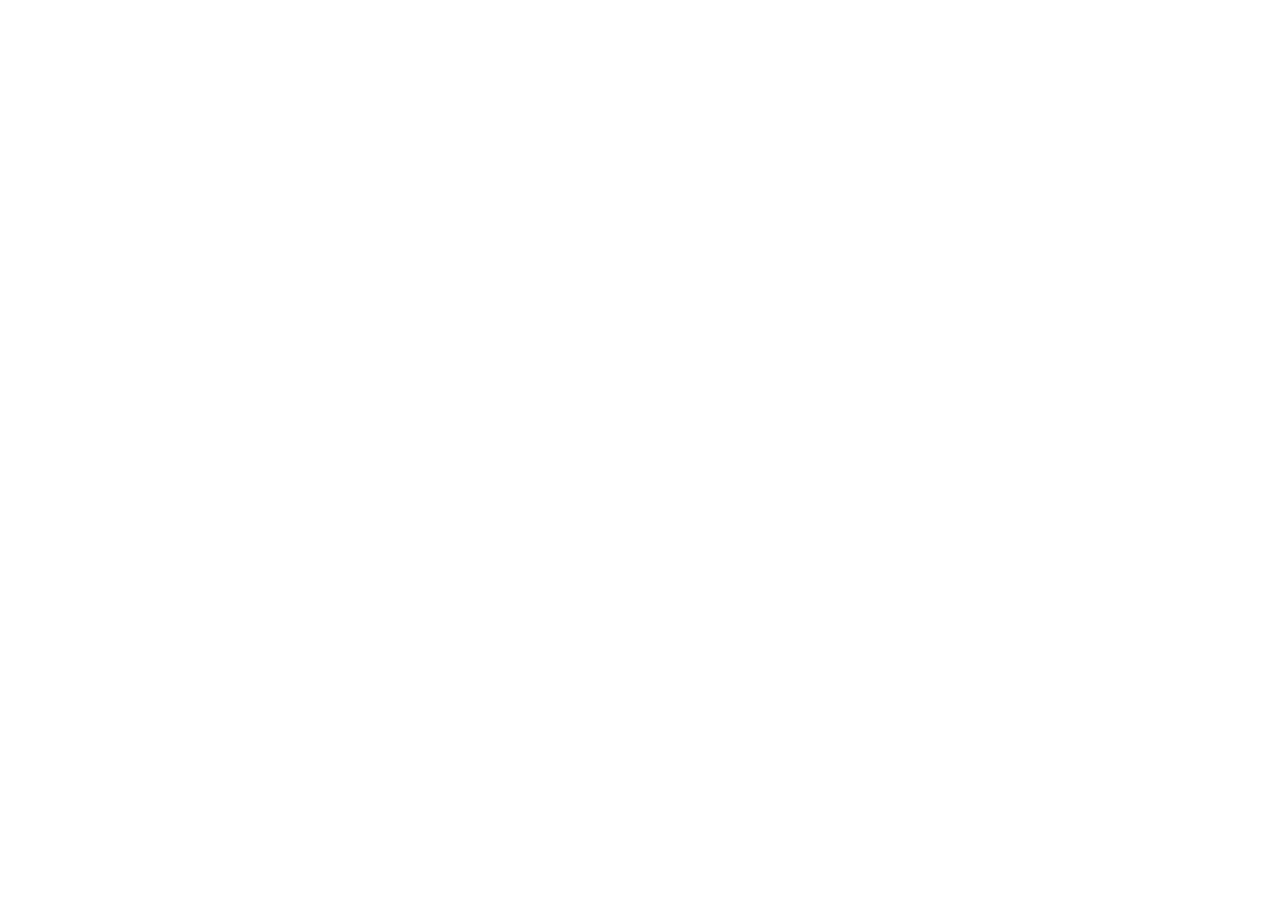
==== commit 0dc629ae: "Replace the cycles-flasher page with the cycles-engines flasher The old page now redirects to https:" ====
--- a/docs/flasher/index.html
+++ b/docs/flasher/index.html
@@ -1,291 +1,14 @@
-<!DOCTYPE html>
+<!doctype html>
 <html lang="en">
 <head>
 <meta charset="utf-8">
-<meta name="viewport" content="width=device-width, initial-scale=1">
-<title>Model Cycles Mods — Flasher</title>
-<meta name="description" content="Install the demo engines on the Elektron Model:Cycles from your browser, over USB in about 30 seconds (Web MIDI). No firmware is provided or uploaded: you bring your own official OS file.">
-<meta name="theme-color" content="#f7f6f2" media="(prefers-color-scheme: light)">
-<meta name="theme-color" content="#15161d" media="(prefers-color-scheme: dark)">
-<link rel="icon" href="../assets/icon.svg" type="image/svg+xml">
-<link rel="preconnect" href="https://fonts.googleapis.com">
-<link rel="preconnect" href="https://fonts.gstatic.com" crossorigin>
-<link rel="stylesheet" href="https://fonts.googleapis.com/css2?family=Inter:wght@400;500;600;700&family=IBM+Plex+Mono:wght@400;500&family=Tiny5&display=swap">
-<link rel="stylesheet" href="../assets/site.css?v=2026-10-24-02">
-<link rel="stylesheet" href="style.css?v=2026-10-24-02">
-<script>try{var l=localStorage.getItem("mc-lang"),t=localStorage.getItem("mc-theme")}catch(e){}document.documentElement.lang=l||(/^fr\b/i.test(navigator.language||"")?"fr":"en");if(t)document.documentElement.setAttribute("data-theme",t)</script>
+<title>Model:Cycles flasher</title>
+<meta name="robots" content="noindex">
+<link rel="canonical" href="https://100demons.github.io/cycles-engines/flasher/">
+<meta http-equiv="refresh" content="0; url=https://100demons.github.io/cycles-engines/flasher/">
+<script>location.replace("https://100demons.github.io/cycles-engines/flasher/" + location.search + location.hash);</script>
 </head>
-<body data-page="flasher">
-<script>
-  // Version stamp: an old date means the browser serves a cached copy -> hard reload.
-  window.MC_BUILD = "2026-10-24-02";
-  window.addEventListener("error", function (e) {
-    var b = document.getElementById("errbar");
-    if (!b) return;
-    b.hidden = false;
-    b.textContent = "Error: " + (e.message || e.error) +
-      (e.filename ? "  [" + e.filename.split("/").pop() + ":" + e.lineno + "]" : "");
-  });
-</script>
-
-<header class="wrap top">
-  <nav aria-label="Site">
-    <a href="https://github.com/100demons" target="_blank" rel="noopener">GitHub</a>
-  </nav>
-  <div class="lang" role="group" aria-label="Language" hidden><button type="button" data-lang="en" aria-pressed="true">EN</button>/<button type="button" data-lang="fr" aria-pressed="false">FR</button></div>
-  <button type="button" class="theme-btn" aria-label="Dark mode"><svg class="moon" width="18" height="18" viewBox="0 0 20 20" fill="none" stroke="currentColor" stroke-width="1.6" stroke-linejoin="round" aria-hidden="true"><path d="M16.5 12.2A7 7 0 0 1 7.8 3.5a7 7 0 1 0 8.7 8.7Z"/></svg><svg class="sun" width="18" height="18" viewBox="0 0 20 20" fill="none" stroke="currentColor" stroke-width="1.6" stroke-linecap="round" aria-hidden="true"><circle cx="10" cy="10" r="3.6"/><path d="M10 1.8v2.1M10 16.1v2.1M1.8 10h2.1M16.1 10h2.1M4.2 4.2l1.5 1.5M14.3 14.3l1.5 1.5M4.2 15.8l1.5-1.5M14.3 5.7l1.5-1.5"/></svg></button>
-</header>
-
-<main class="wrap fl">
-  <div class="fl-head">
-    <h1>Model Cycles Mods</h1>
-    <div>
-      <p>Demo area for Glycinate/100Demons.</p>
-      <p>/// All <a href="https://github.com/100demons/cycles-mods" target="_blank" rel="noopener">mods</a> are free for use in other firmware ///</p>
-      <p>Try <a href="https://18nelli18.github.io/Modded-Cycles/flasher/" target="_blank" rel="noopener">Modded Cycles</a> or <a href="https://aveycole.github.io/Modded-Cycles/flasher/" target="_blank" rel="noopener">Supermodel</a>.</p>
-      <p><a class="discord" href="https://discord.gg/hWegtJZcmm" target="_blank" rel="noopener" aria-label="Modded Cycles Discord"><svg viewBox="0 0 24 24" width="16" height="16" aria-hidden="true"><path fill="currentColor" d="M20.317 4.3698a19.7913 19.7913 0 00-4.8851-1.5152.0741.0741 0 00-.0785.0371c-.211.3753-.4447.8648-.6083 1.2495-1.8447-.2762-3.68-.2762-5.4868 0-.1636-.3933-.4058-.8742-.6177-1.2495a.077.077 0 00-.0785-.037 19.7363 19.7363 0 00-4.8852 1.515.0699.0699 0 00-.0321.0277C.5334 9.0458-.319 13.5799.0992 18.0578a.0824.0824 0 00.0312.0561c2.0528 1.5076 4.0413 2.4228 5.9929 3.0294a.0777.0777 0 00.0842-.0276c.4616-.6304.8731-1.2952 1.226-1.9942a.076.076 0 00-.0416-.1057c-.6528-.2476-1.2743-.5495-1.8722-.8923a.077.077 0 01-.0076-.1277c.1258-.0943.2517-.1923.3718-.2914a.0743.0743 0 01.0776-.0105c3.9278 1.7933 8.18 1.7933 12.0614 0a.0739.0739 0 01.0785.0096c.1201.0991.246.1971.3728.2914a.077.077 0 01-.0066.1277c-.598.3428-1.2194.6447-1.8722.8923a.0766.0766 0 00-.0407.1057c.36.699.7715 1.3648 1.225 1.9942a.076.076 0 00.084.0276c1.9581-.6066 3.9466-1.5218 5.9994-3.0294a.077.077 0 00.0321-.0562c.5-5.177-.8382-9.6739-3.5485-13.6604a.061.061 0 00-.0312-.0286zM8.02 15.3312c-1.1825 0-2.1569-1.0857-2.1569-2.419 0-1.3332.9555-2.4189 2.157-2.4189 1.2108 0 2.1757 1.0952 2.1568 2.419 0 1.3332-.9555 2.4189-2.1569 2.4189zm7.9748 0c-1.1825 0-2.1569-1.0857-2.1569-2.419 0-1.3332.9554-2.4189 2.1569-2.4189 1.2108 0 2.1757 1.0952 2.1568 2.419 0 1.3332-.946 2.4189-2.1568 2.4189z"/></svg>Modded Cycles</a></p>
-    </div>
-  </div>
-
-  <div id="errbar" class="alert bad" hidden></div>
-  <div id="compat" class="alert bad" role="alert" hidden></div>
-
-  <!-- 1. Choose -->
-  <section class="step" id="step-choose" aria-labelledby="h1s">
-    <header><span class="num">1</span><h2 id="h1s" data-i18n="s1">What do you want to install?</h2></header>
-    <div class="step-body">
-      <div class="seg" role="tablist" aria-label="Mode">
-        <button type="button" role="tab" id="tab-mods" aria-selected="true" aria-controls="panel-mods" data-i18n="tab_mods">Mods</button>
-        <button type="button" role="tab" id="tab-restore" aria-selected="false" aria-controls="panel-restore" data-i18n="tab_restore">Official firmware</button>
-        <button type="button" role="tab" id="tab-samples" aria-selected="false" aria-controls="panel-samples" data-i18n="tab_samples">Samples OS</button>
-      </div>
-      <div id="panel-mods" role="tabpanel" aria-labelledby="tab-mods">
-        <p class="mach-q" id="mach-q" data-i18n="mach_q">Your machine</p>
-        <div class="seg sub" role="radiogroup" aria-labelledby="mach-q">
-          <button type="button" role="radio" id="mach-cyc" aria-checked="true" data-i18n="mach_cyc">Model:Cycles</button>
-          <button type="button" role="radio" id="mach-smp" aria-checked="false" data-i18n="mach_smp">Model:Samples, on its own OS</button>
-          <button type="button" role="radio" id="mach-cos" aria-checked="false" data-i18n="mach_cos">Model:Samples, already on the Cycles OS</button>
-        </div>
-        <div id="mach-pane" class="mach-pane" hidden>
-          <p class="samples-head"><span data-i18n="mach_title">Mods on a Model:Samples</span></p>
-          <p class="panel-text" data-i18n="mach_text"></p>
-          <ul class="warn-list">
-            <li id="mach-w-smp" data-i18n="mach_w_smp"></li>
-            <li id="mach-w-cos" data-i18n="mach_w_cos" hidden></li>
-            <li data-i18n="mach_w1"></li>
-            <li data-i18n="mach_w2"></li>
-            <li id="mach-w-only" data-i18n="mach_w4"></li>
-            <li data-i18n="mach_w5"></li>
-            <li data-i18n="xos_reset"></li>
-            <li data-i18n-html="mach_w3"></li>
-          </ul>
-          <p class="note mach-credit" data-i18n="mach_credit"></p>
-          <label class="check"><input id="mach-ack" type="checkbox"><span data-i18n="cos_ack">I have backed up my samples and projects with Elektron Transfer, and I keep the official Model:Samples OS file for the way back.</span></label>
-        </div>
-        <div class="find" id="mod-find" hidden>
-          <svg class="mag" width="18" height="18" viewBox="0 0 20 20" fill="none" stroke="currentColor" stroke-width="1.7" stroke-linecap="round" aria-hidden="true"><circle cx="8.5" cy="8.5" r="5.8"/><path d="M13 13l4.5 4.5"/></svg>
-          <label class="vh" for="mod-q" data-i18n="search_label">Search the mods</label>
-          <input id="mod-q" type="search" autocomplete="off" spellcheck="false">
-          <button type="button" class="clr" id="mod-q-clr" hidden>×</button>
-        </div>
-        <p class="found" id="mod-found" aria-live="polite" hidden></p>
-        <div id="features"></div>
-        <p class="vh" id="mod-live" aria-live="polite"></p>
-      </div>
-      <div id="panel-restore" role="tabpanel" aria-labelledby="tab-restore" hidden>
-        <p class="panel-text" data-i18n-html="restore_text"></p>
-        <p class="note" data-i18n-html="restore_from_samples"></p>
-      </div>
-      <div id="panel-samples" role="tabpanel" aria-labelledby="tab-samples" hidden>
-        <div class="seg sub" role="radiogroup" aria-label="Machine">
-          <button type="button" role="radio" id="smp-dir-cyc" aria-checked="true" data-i18n="smp_dir_cyc">Model:Cycles → Samples OS</button>
-          <button type="button" role="radio" id="smp-dir-smp" aria-checked="false" data-i18n="smp_dir_smp">Model:Samples → Cycles OS</button>
-          <button type="button" role="radio" id="smp-dir-back" aria-checked="false" data-i18n="smp_dir_back">Model:Samples: back to its OS</button>
-        </div>
-        <div id="smp-pane-cyc">
-          <p class="samples-head"><span data-i18n="samples_title">Turn your Model:Cycles into a Model:Samples</span></p>
-          <p class="panel-text" data-i18n="samples_text"></p>
-          <ul class="warn-list">
-            <li data-i18n="samples_w1"></li>
-            <li data-i18n-html="samples_w2"></li>
-            <li data-i18n="samples_w3"></li>
-          </ul>
-          <label class="check"><input id="samples-ack" type="checkbox"><span data-i18n="samples_ack">I have a MIDI interface for the way back (to the Model:Cycles MIDI IN).</span></label>
-        </div>
-        <div id="smp-pane-smp" hidden>
-          <p class="samples-head"><span data-i18n="cos_title">Turn your Model:Samples into a Model:Cycles</span></p>
-          <p class="panel-text" data-i18n="cos_text"></p>
-          <ul class="warn-list">
-            <li data-i18n="cos_w1"></li>
-            <li data-i18n="cos_w5"></li>
-            <li data-i18n-html="cos_w2"></li>
-            <li data-i18n="cos_w3"></li>
-            <li data-i18n="xos_reset"></li>
-            <li data-i18n-html="cos_w4"></li>
-          </ul>
-          <p class="note" data-i18n="cos_mods"></p>
-          <label class="check"><input id="cos-ack" type="checkbox"><span data-i18n="cos_ack">I have backed up my samples and projects with Elektron Transfer, and I keep the official Model:Samples OS file for the way back.</span></label>
-        </div>
-        <div id="smp-pane-back" hidden>
-          <p class="samples-head"><span data-i18n="sback_title">Give your Model:Samples its own OS back</span></p>
-          <p class="panel-text" data-i18n="sback_text"></p>
-          <ul class="warn-list">
-            <li data-i18n="sback_w1"></li>
-            <li data-i18n-html="sback_w2"></li>
-            <li data-i18n="xos_reset"></li>
-          </ul>
-        </div>
-      </div>
-    </div>
-  </section>
-
-  <!-- 2. OS file -->
-  <section class="step" id="step-file" aria-labelledby="h2s">
-    <header><span class="num">2</span><h2 id="h2s" data-i18n="s2">Load your official OS file</h2></header>
-    <div class="step-body">
-      <label class="drop" id="drop" tabindex="0">
-        <span class="drop-ic"><svg width="26" height="26" viewBox="0 0 24 24" fill="none" stroke="currentColor" stroke-width="1.6" stroke-linecap="round" stroke-linejoin="round" aria-hidden="true"><path d="M14 3H7a2 2 0 0 0-2 2v14a2 2 0 0 0 2 2h10a2 2 0 0 0 2-2V8z"/><path d="M14 3v5h5"/><path class="arrow" d="M12 11v6M9.5 14.5 12 17l2.5-2.5"/></svg></span>
-        <span class="drop-t"><strong id="drop-title" data-i18n="drop_title">Drop model-cycles_OS1.13.syx here</strong>
-          <span id="drop-sub" data-i18n="drop_sub">or click to choose it</span></span>
-        <input id="file" type="file" accept=".syx" hidden>
-      </label>
-      <p class="hint" data-i18n-html="get_os"></p>
-      <div id="file-status" class="status" aria-live="polite"></div>
-      <div id="drop2-wrap" hidden>
-        <label class="drop" id="drop2" tabindex="0">
-          <span class="drop-ic"><svg width="26" height="26" viewBox="0 0 24 24" fill="none" stroke="currentColor" stroke-width="1.6" stroke-linecap="round" stroke-linejoin="round" aria-hidden="true"><path d="M14 3H7a2 2 0 0 0-2 2v14a2 2 0 0 0 2 2h10a2 2 0 0 0 2-2V8z"/><path d="M14 3v5h5"/><path class="arrow" d="M12 11v6M9.5 14.5 12 17l2.5-2.5"/></svg></span>
-          <span class="drop-t"><strong id="drop2-title" data-i18n="drop2_title">Drop model-samples_OS1.13.syx here</strong>
-            <span id="drop2-sub" data-i18n="drop2_sub">the official Model:Samples OS — or click to choose it</span></span>
-          <input id="file2" type="file" accept=".syx" hidden>
-        </label>
-        <p class="hint" data-i18n-html="get_os_samples"></p>
-        <div id="file2-status" class="status" aria-live="polite"></div>
-      </div>
-      <div id="drop3-wrap" hidden>
-        <label class="drop" id="drop3" tabindex="0">
-          <span class="drop-ic"><svg width="26" height="26" viewBox="0 0 24 24" fill="none" stroke="currentColor" stroke-width="1.6" stroke-linecap="round" stroke-linejoin="round" aria-hidden="true"><path d="M14 3H7a2 2 0 0 0-2 2v14a2 2 0 0 0 2 2h10a2 2 0 0 0 2-2V8z"/><path d="M14 3v5h5"/><path class="arrow" d="M12 11v6M9.5 14.5 12 17l2.5-2.5"/></svg></span>
-          <span class="drop-t"><strong id="drop3-title" data-i18n="drop3_title">Drop Syntakt_OS1.42.syx here</strong>
-            <span id="drop3-sub" data-i18n="drop3_sub">the official Syntakt OS, for its engines — or click to choose it</span></span>
-          <input id="file3" type="file" accept=".syx" hidden>
-        </label>
-        <p class="hint" data-i18n-html="get_os_syntakt"></p>
-        <div id="file3-status" class="status" aria-live="polite"></div>
-      </div>
-    </div>
-  </section>
-
-  <!-- 3. Connect -->
-  <section class="step" id="step-connect" aria-labelledby="h3s">
-    <header><span class="num">3</span><h2 id="h3s" data-i18n="s3">Connect your Model:Cycles over USB</h2></header>
-    <div class="step-body">
-      <div class="seg" role="radiogroup" aria-label="Method">
-        <button type="button" role="radio" id="m-fast" aria-checked="true" data-i18n="m_fast">Fast (USB)</button>
-        <button type="button" role="radio" id="m-slow" aria-checked="false" data-i18n="m_slow">Classic (CONFIG › UPGRADE)</button>
-      </div>
-      <details class="method-info">
-        <summary data-i18n="info">Info</summary>
-        <p class="panel-text method-note" id="method-note"></p>
-        <ol class="howto" id="howto-fast">
-          <li data-i18n-html="hf1"></li>
-          <li data-i18n-html="hf2"></li>
-          <li data-i18n-html="hf3"></li>
-        </ol>
-        <ol class="howto" id="howto-usb" hidden>
-          <li data-i18n-html="hu1"></li>
-          <li data-i18n-html="hu2"></li>
-          <li data-i18n-html="hu3"></li>
-        </ol>
-      </details>
-      <div class="portrow">
-        <button type="button" class="btn primary" id="allow" data-i18n="allow">Allow MIDI access</button>
-        <select id="port" aria-label="MIDI output" hidden></select>
-        <button type="button" class="btn" id="refresh" data-i18n="refresh" hidden>Refresh</button>
-      </div>
-      <div id="midi-status" class="status" aria-live="polite"></div>
-    </div>
-  </section>
-
-  <!-- 4. Flash -->
-  <section class="step" id="step-flash" aria-labelledby="h4s">
-    <header><span class="num">4</span><h2 id="h4s" data-i18n="s4">Flash</h2></header>
-    <div class="step-body">
-      <div class="summary" id="summary" hidden></div>
-      <label class="check"><input id="ack" type="checkbox"><span data-i18n="ack">I've backed up my projects (Elektron Transfer) and I understand that flashing is at my own risk.</span></label>
-      <div class="actions">
-        <button type="button" class="btn primary big" id="flash" disabled data-i18n="flash_btn">Flash the Model:Cycles</button>
-        <button type="button" class="btn secondary" id="stop" hidden data-i18n="stop">Stop</button>
-      </div>
-      <p class="missing" id="missing" aria-live="polite"></p>
-      <p class="alt" id="alt" hidden><a class="btn secondary" id="download" data-i18n="download">Download the .syx</a>
-        <span data-i18n-html="download_hint"></span></p>
-      <div class="progress" id="progress" hidden>
-        <div class="bar" role="progressbar" aria-valuemin="0" aria-valuemax="100" aria-valuenow="0" id="barwrap"><div id="bar"></div><i></i><i></i><i></i><i></i><i></i><i></i><i></i><i></i><i></i><i></i><i></i><i></i><i></i><i></i><i></i><i></i></div>
-        <div class="meta"><span id="pct">0 %</span><span id="eta"></span></div>
-        <div class="callout" id="watch"></div>
-      </div>
-      <div class="result" id="result" aria-live="polite"></div>
-      <br>
-      <details class="trouble">
-        <summary data-i18n="trouble">Something went wrong?</summary>
-        <dl>
-          <dt data-i18n="t1q">Nothing happens on the Model:Cycles screen</dt><dd data-i18n-html="t1a"></dd>
-          <dt data-i18n="t2q">The transfer stops, or the Model:Cycles shows an error</dt><dd data-i18n-html="t2a"></dd>
-          <dt data-i18n="t3q">No MIDI port in the list</dt><dd data-i18n-html="t3a"></dd>
-          <dt data-i18n="t5q">The fast method doesn't find the Model:Cycles, or stops</dt><dd data-i18n-html="t5a"></dd>
-          <dt data-i18n="t4q">The update over USB is refused, or the Model:Cycles doesn't start any more</dt><dd data-i18n-html="t4a"></dd>
-        </dl>
-      </details>
-    </div>
-  </section>
-
-  <details class="adv" id="advanced">
-    <summary data-i18n="advanced">Advanced</summary>
-    <div class="field">
-      <label for="pace" data-i18n="pace">Send speed margin</label>
-      <input id="pace" type="number" min="0" step="0.1" value="1.4">
-      <span class="hint" data-i18n="pace_hint">Classic method only. 1.4 by default: raise it to 2.0 if the transfer stalls.</span>
-    </div>
-    <div id="log" aria-live="off"></div>
-  </details>
-
-  <details class="make-firmware" id="make-firmware">
-    <summary>Want to make your own firmware?</summary>
-    <ol>
-      <li>Install the desktop app <a href="https://opencode.ai/" target="_blank" rel="noopener">OpenCode</a>.</li>
-      <li>Sign up for <a href="https://platform.deepseek.com/" target="_blank" rel="noopener">Deepseek Platform</a>.</li>
-      <li>Add a few dollars to your account.</li>
-      <li>Plug your Deepseek API into OpenCode.</li>
-      <li>Ask it to build anything you want.</li>
-      <li>Export to sysex.</li>
-      <li>Upload with Elektron Transfer.</li>
-    </ol>
-  </details>
-
-  <section class="credits" id="credits">
-    <details>
-      <summary data-i18n="credits">Credits</summary>
-      <p data-i18n="credits_intro">This flasher stands on the shoulders of these projects, none of which includes firmware:</p>
-      <ul id="credits-list"></ul>
-      <p data-i18n-html="credits_license">This flasher comes from model27 by durchgemacht, built on Modded-Cycles (MIT license). Third-party code keeps its own license; Elektron's firmware is not covered.</p>
-    </details>
-  </section>
-</main>
-
-<footer class="foot">
-  <div class="wrap">
-    <p><span data-i18n="privacy">Your firmware file never leaves your computer. Nothing is uploaded, no firmware is provided.</span>
-      <span data-i18n-html="links"></span></p>
-    <p>Flasher <span data-rel="version">1.0</span> <span id="build-stamp"></span></p>
-  </div>
-</footer>
-
-<!-- ?v= : same version stamp as MC_BUILD, so a browser never mixes a new page with cached old scripts -->
-<script src="../assets/release.js?v=2026-10-24-02"></script>
-<script src="../assets/site.js?v=2026-10-24-02"></script>
-<script src="builder.js?v=2026-10-24-02"></script>
-<script src="composer.js?v=2026-10-24-02"></script>
-<script src="tweaks.js?v=2026-10-24-02"></script>
-<script src="flasher.js?v=2026-10-24-02"></script>
-<script src="app.js?v=2026-10-24-02"></script>
+<body>
+<p>The flasher has moved to <a href="https://100demons.github.io/cycles-engines/flasher/">100demons.github.io/cycles-engines/flasher/</a>.</p>
 </body>
 </html>
